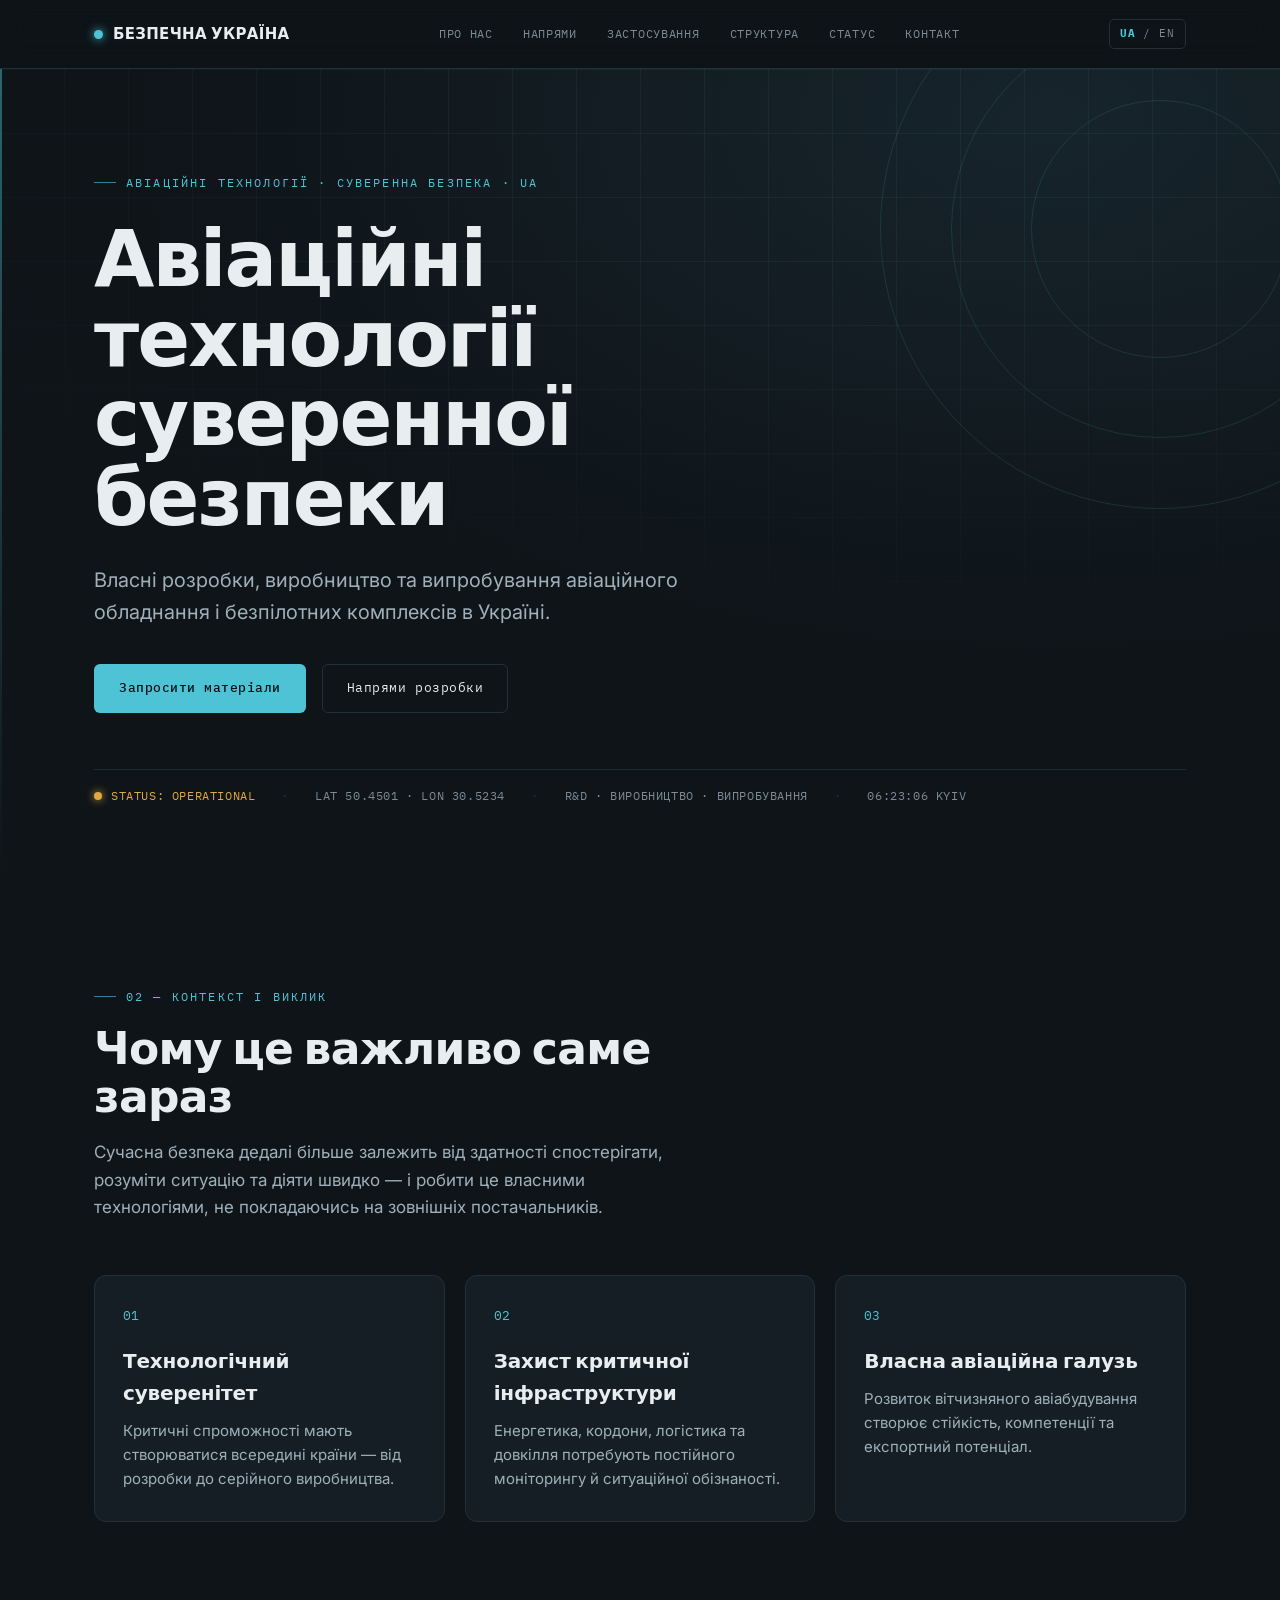
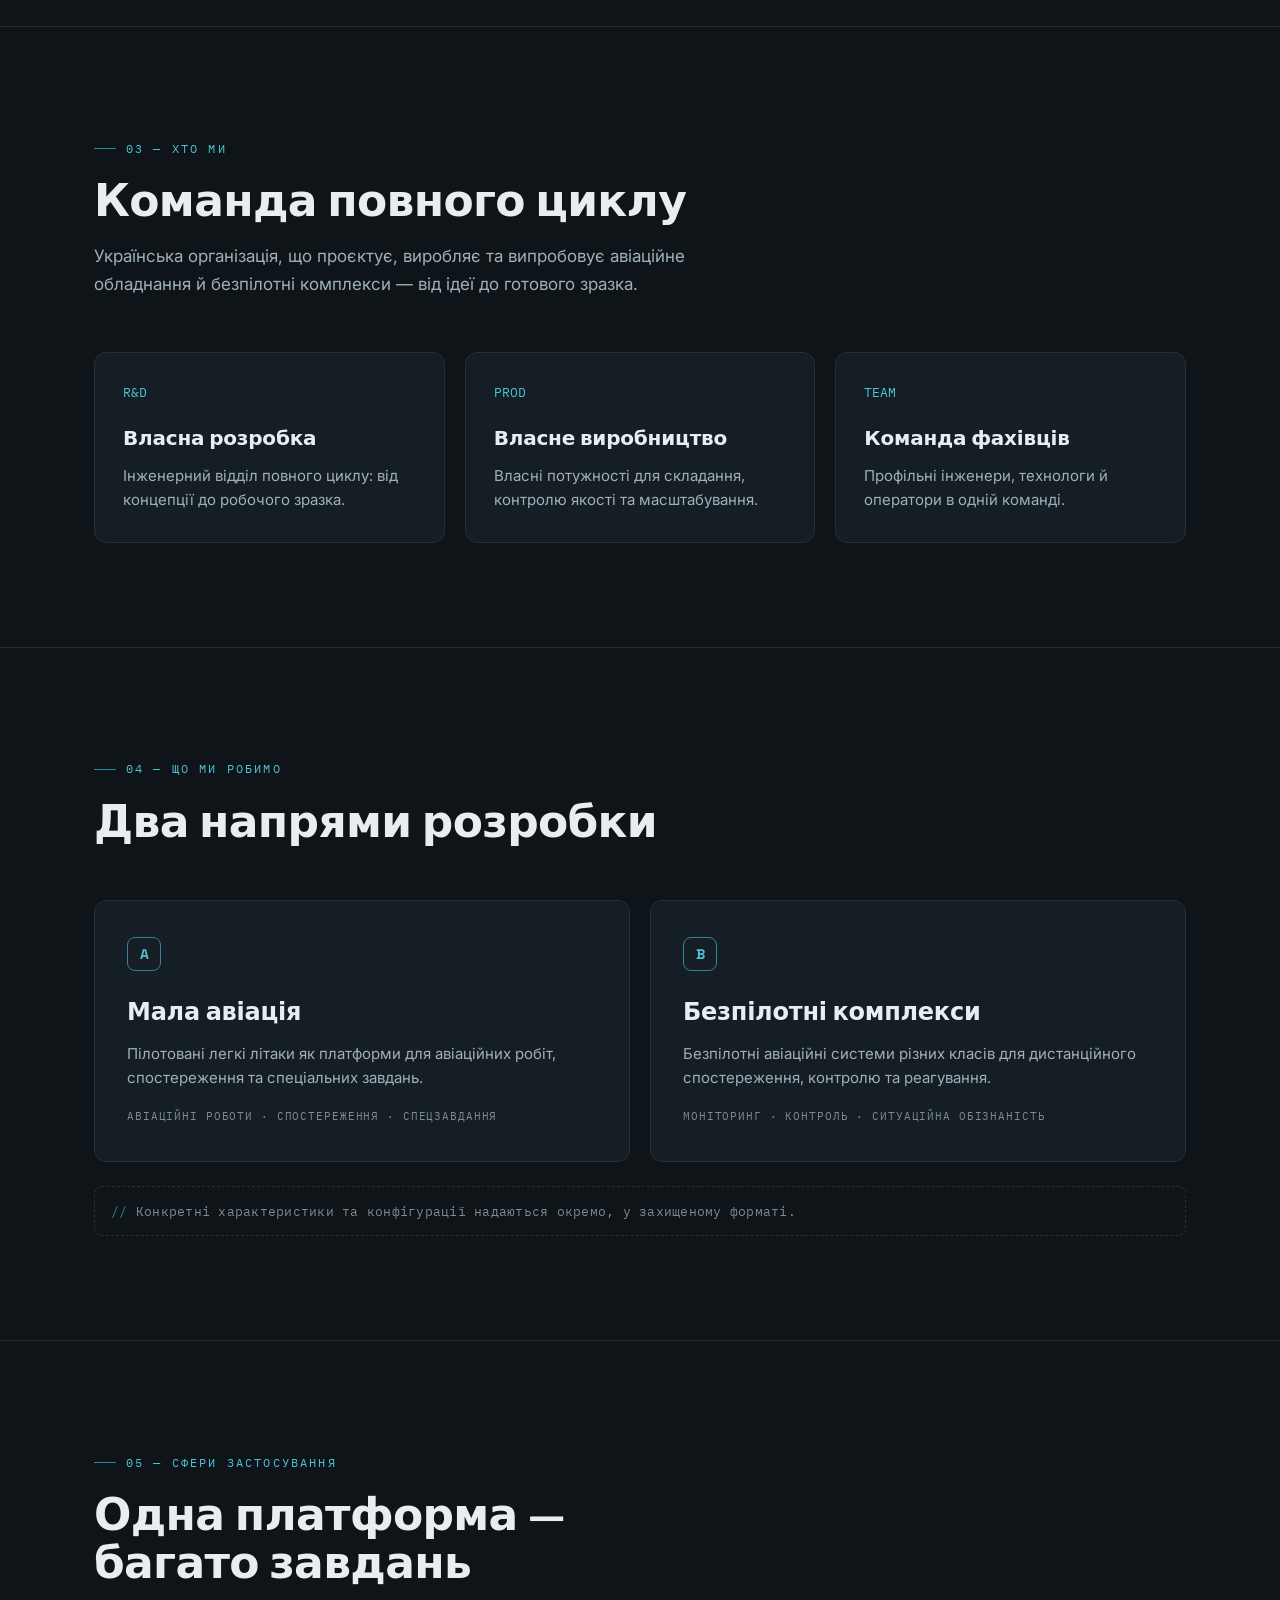
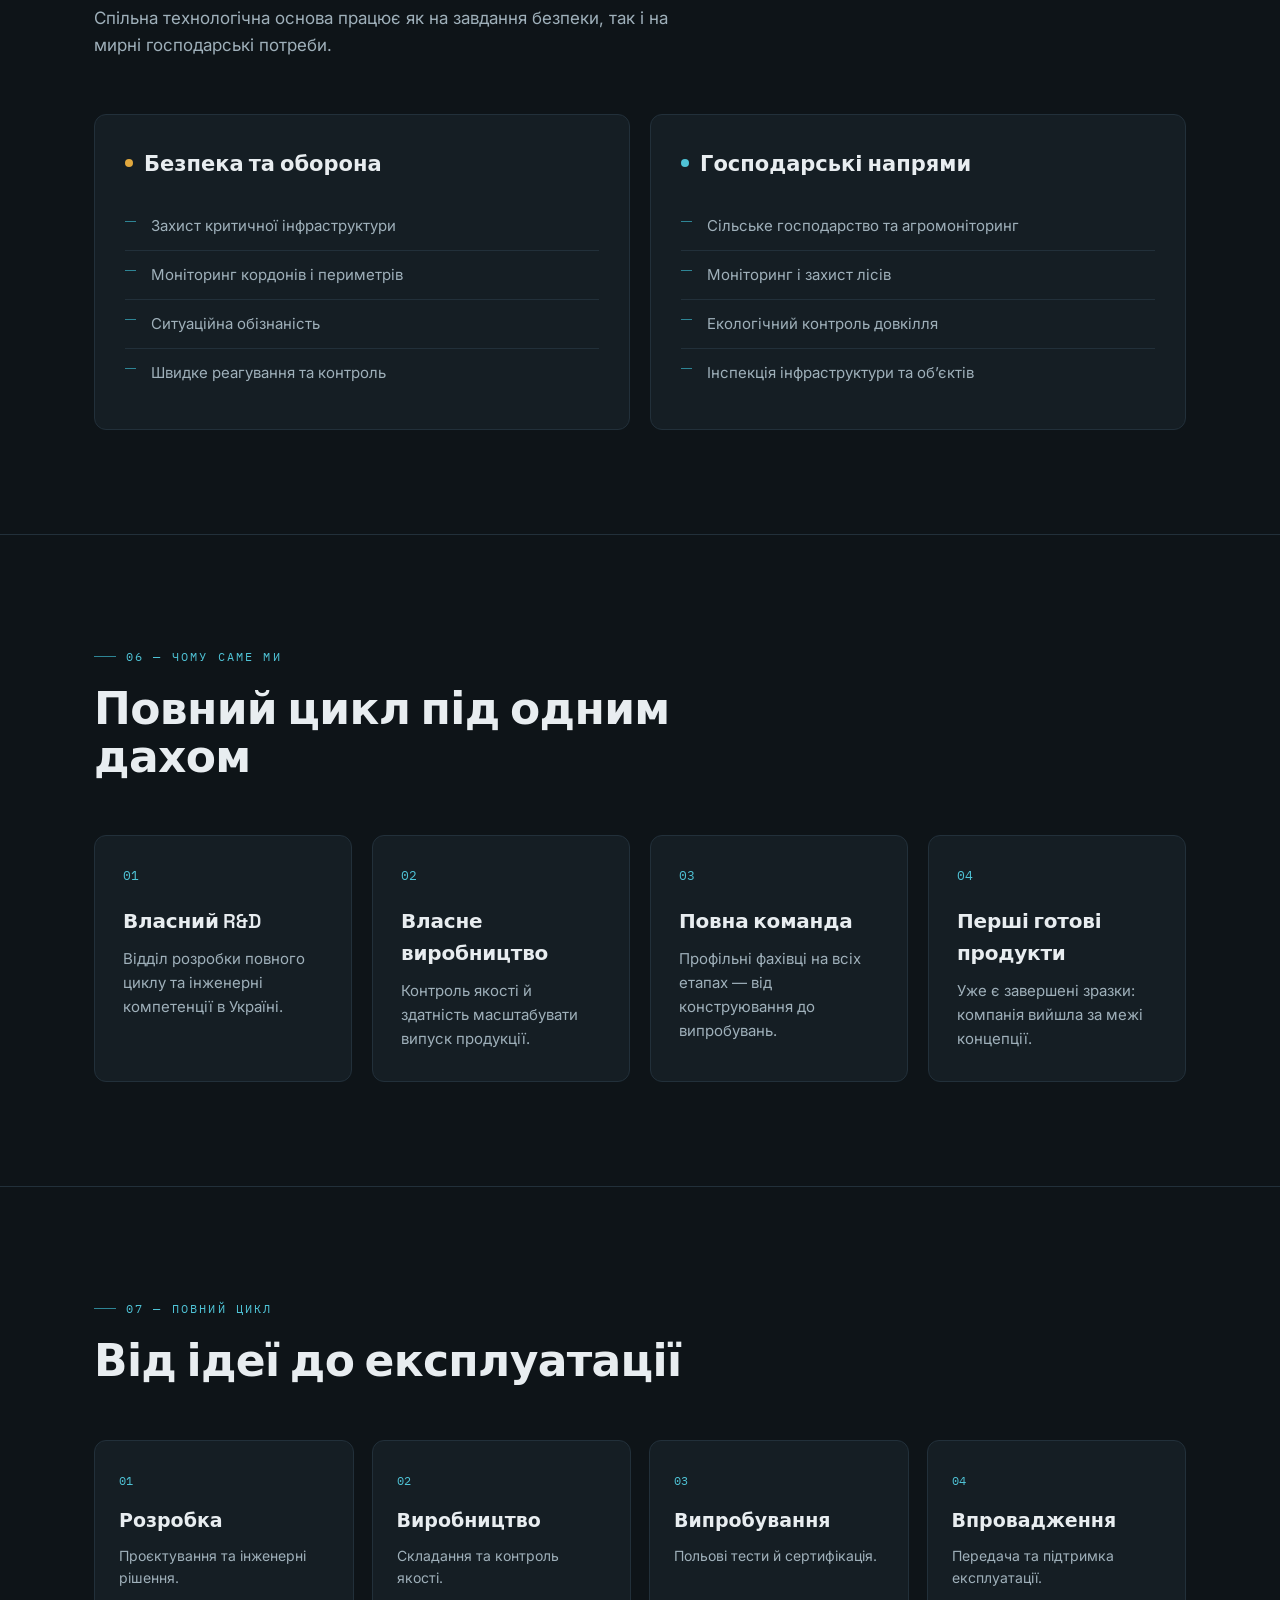
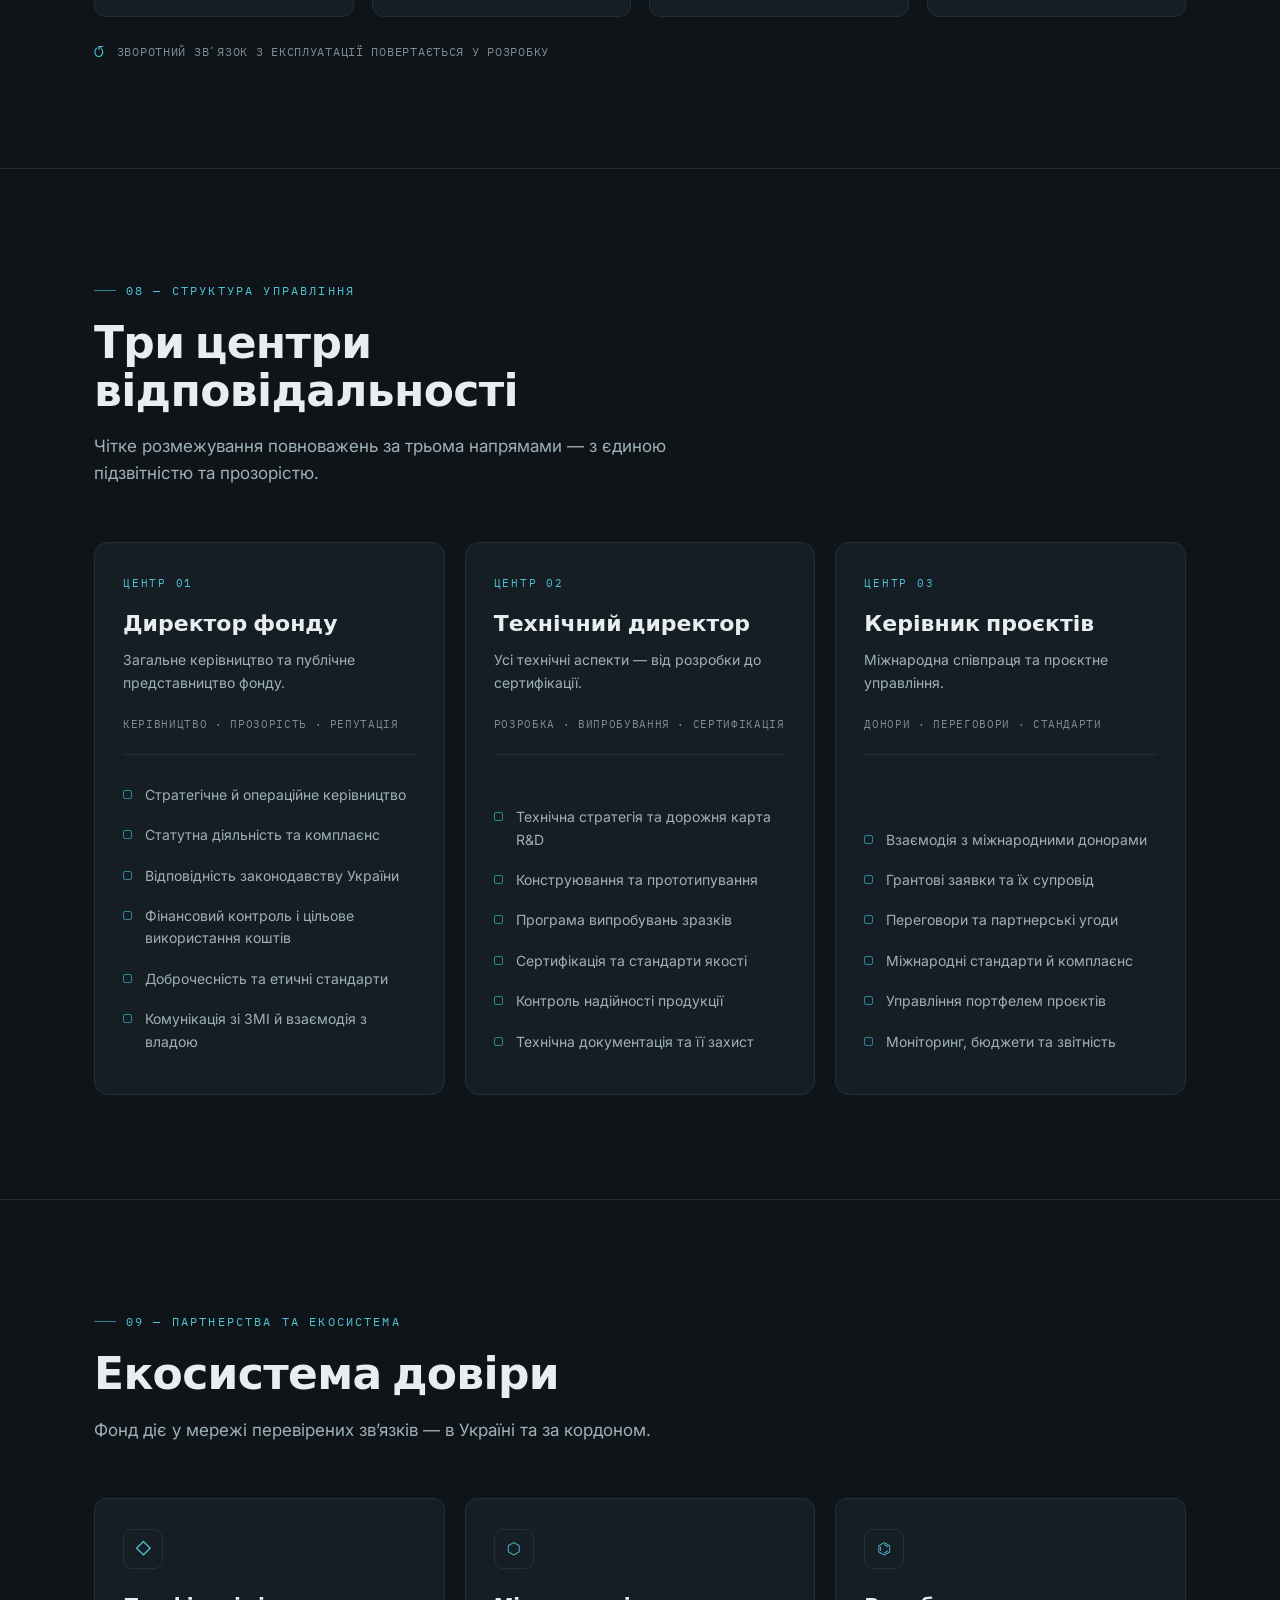
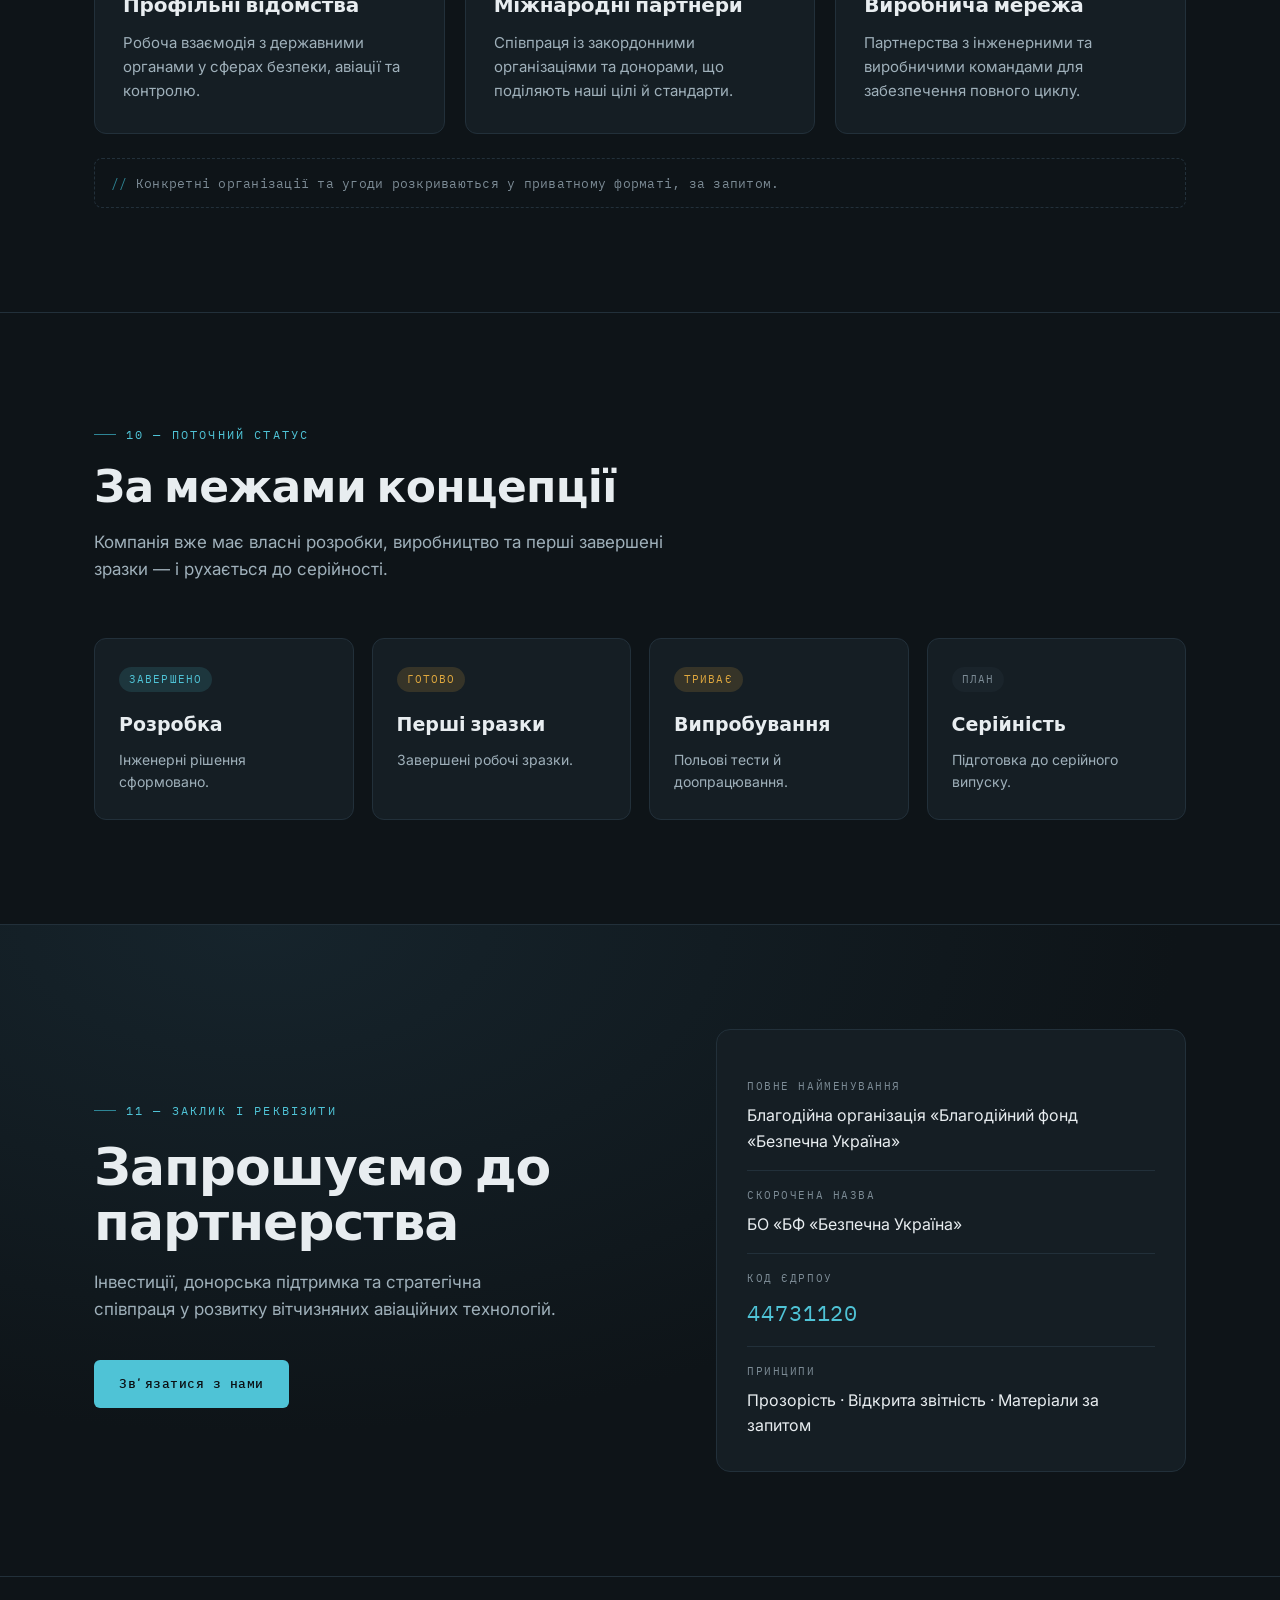
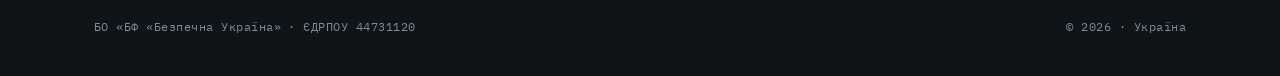
==== index.html @ 59903720 "Add files via upload" ====
<!DOCTYPE html>
<html lang="uk">
<head>
<meta charset="UTF-8">
<meta name="viewport" content="width=device-width, initial-scale=1.0">
<title>БО «БФ «Безпечна Україна» — авіаційні технології суверенної безпеки</title>
<meta name="description" content="Українська благодійна організація: власні розробки, виробництво та випробування авіаційного обладнання і безпілотних комплексів. Безпека, моніторинг, розвиток вітчизняної авіаційної галузі.">
<link rel="preconnect" href="https://fonts.googleapis.com">
<link rel="preconnect" href="https://fonts.gstatic.com" crossorigin>
<link href="https://fonts.googleapis.com/css2?family=Space+Grotesk:wght@400;500;600;700&family=Inter:wght@400;500;600&family=IBM+Plex+Mono:wght@400;500&display=swap" rel="stylesheet">
<link rel="stylesheet" href="styles.css">
</head>
<body>

<!-- ============ HEADER ============ -->
<header class="site-header">
  <div class="container nav">
    <a class="brand" href="#top"><span class="dot"></span>БЕЗПЕЧНА УКРАЇНА</a>
    <nav class="nav-links" id="navLinks" aria-label="Головна навігація">
      <a href="#context">Про нас</a>
      <a href="#what">Напрями</a>
      <a href="#applications">Застосування</a>
      <a href="#structure">Структура</a>
      <a href="#status">Статус</a>
      <a href="#contact">Контакт</a>
    </nav>
    <span class="lang" title="Англійська версія — згодом"><b>UA</b> / EN</span>
    <button class="nav-toggle" id="navToggle" aria-label="Меню" aria-expanded="false">
      <span></span><span></span><span></span>
    </button>
  </div>
</header>

<main id="top">

<!-- ============ HERO ============ -->
<section class="hero">
  <div class="hero-grid"></div>
  <div class="hero-arc"></div>
  <div class="scan"></div>
  <div class="container hero-inner">
    <span class="eyebrow">Авіаційні технології · Суверенна безпека · UA</span>
    <h1>Авіаційні технології суверенної безпеки</h1>
    <p class="lede">Власні розробки, виробництво та випробування авіаційного обладнання і безпілотних комплексів в Україні.</p>
    <div class="hero-cta">
      <a class="btn btn-primary" href="#contact">Запросити матеріали</a>
      <a class="btn btn-ghost" href="#what">Напрями розробки</a>
    </div>
    <div class="telemetry">
      <span class="live"><span class="pulse"></span>STATUS: OPERATIONAL</span>
      <span class="sep">·</span>
      <span id="coords">LAT 50.4501 · LON 30.5234</span>
      <span class="sep">·</span>
      <span>R&amp;D · ВИРОБНИЦТВО · ВИПРОБУВАННЯ</span>
      <span class="sep">·</span>
      <span id="clock">--:--:-- KYIV</span>
    </div>
  </div>
</section>

<!-- ============ CONTEXT ============ -->
<section class="section" id="context">
  <div class="container">
    <div class="section-head reveal">
      <span class="eyebrow">02 — Контекст і виклик</span>
      <h2 class="section-title">Чому це важливо саме зараз</h2>
      <p class="section-intro">Сучасна безпека дедалі більше залежить від здатності спостерігати, розуміти ситуацію та діяти швидко — і робити це власними технологіями, не покладаючись на зовнішніх постачальників.</p>
    </div>
    <div class="grid grid-3">
      <div class="card reveal"><span class="idx">01</span><h3>Технологічний суверенітет</h3><p>Критичні спроможності мають створюватися всередині країни — від розробки до серійного виробництва.</p></div>
      <div class="card reveal"><span class="idx">02</span><h3>Захист критичної інфраструктури</h3><p>Енергетика, кордони, логістика та довкілля потребують постійного моніторингу й ситуаційної обізнаності.</p></div>
      <div class="card reveal"><span class="idx">03</span><h3>Власна авіаційна галузь</h3><p>Розвиток вітчизняного авіабудування створює стійкість, компетенції та експортний потенціал.</p></div>
    </div>
  </div>
</section>

<!-- ============ WHO WE ARE ============ -->
<section class="section" id="who">
  <div class="container">
    <div class="section-head reveal">
      <span class="eyebrow">03 — Хто ми</span>
      <h2 class="section-title">Команда повного циклу</h2>
      <p class="section-intro">Українська організація, що проєктує, виробляє та випробовує авіаційне обладнання й безпілотні комплекси — від ідеї до готового зразка.</p>
    </div>
    <div class="grid grid-3">
      <div class="card reveal"><span class="idx">R&amp;D</span><h3>Власна розробка</h3><p>Інженерний відділ повного циклу: від концепції до робочого зразка.</p></div>
      <div class="card reveal"><span class="idx">PROD</span><h3>Власне виробництво</h3><p>Власні потужності для складання, контролю якості та масштабування.</p></div>
      <div class="card reveal"><span class="idx">TEAM</span><h3>Команда фахівців</h3><p>Профільні інженери, технологи й оператори в одній команді.</p></div>
    </div>
  </div>
</section>

<!-- ============ WHAT WE DO ============ -->
<section class="section" id="what">
  <div class="container">
    <div class="section-head reveal">
      <span class="eyebrow">04 — Що ми робимо</span>
      <h2 class="section-title">Два напрями розробки</h2>
    </div>
    <div class="dir">
      <div class="card reveal">
        <div class="badge">A</div>
        <h3>Мала авіація</h3>
        <p>Пілотовані легкі літаки як платформи для авіаційних робіт, спостереження та спеціальних завдань.</p>
        <div class="tagrow">Авіаційні роботи · Спостереження · Спецзавдання</div>
      </div>
      <div class="card reveal">
        <div class="badge">B</div>
        <h3>Безпілотні комплекси</h3>
        <p>Безпілотні авіаційні системи різних класів для дистанційного спостереження, контролю та реагування.</p>
        <div class="tagrow">Моніторинг · Контроль · Ситуаційна обізнаність</div>
      </div>
    </div>
    <p class="note reveal">Конкретні характеристики та конфігурації надаються окремо, у захищеному форматі.</p>
  </div>
</section>

<!-- ============ APPLICATIONS ============ -->
<section class="section" id="applications">
  <div class="container">
    <div class="section-head reveal">
      <span class="eyebrow">05 — Сфери застосування</span>
      <h2 class="section-title">Одна платформа — багато завдань</h2>
      <p class="section-intro">Спільна технологічна основа працює як на завдання безпеки, так і на мирні господарські потреби.</p>
    </div>
    <div class="apps">
      <div class="col secdef reveal">
        <h3><span class="pin"></span>Безпека та оборона</h3>
        <ul class="applist">
          <li>Захист критичної інфраструктури</li>
          <li>Моніторинг кордонів і периметрів</li>
          <li>Ситуаційна обізнаність</li>
          <li>Швидке реагування та контроль</li>
        </ul>
      </div>
      <div class="col civ reveal">
        <h3><span class="pin"></span>Господарські напрями</h3>
        <ul class="applist">
          <li>Сільське господарство та агромоніторинг</li>
          <li>Моніторинг і захист лісів</li>
          <li>Екологічний контроль довкілля</li>
          <li>Інспекція інфраструктури та обʼєктів</li>
        </ul>
      </div>
    </div>
  </div>
</section>

<!-- ============ WHY US ============ -->
<section class="section" id="why">
  <div class="container">
    <div class="section-head reveal">
      <span class="eyebrow">06 — Чому саме ми</span>
      <h2 class="section-title">Повний цикл під одним дахом</h2>
    </div>
    <div class="grid grid-4">
      <div class="card reveal"><span class="idx">01</span><h3>Власний R&amp;D</h3><p>Відділ розробки повного циклу та інженерні компетенції в Україні.</p></div>
      <div class="card reveal"><span class="idx">02</span><h3>Власне виробництво</h3><p>Контроль якості й здатність масштабувати випуск продукції.</p></div>
      <div class="card reveal"><span class="idx">03</span><h3>Повна команда</h3><p>Профільні фахівці на всіх етапах — від конструювання до випробувань.</p></div>
      <div class="card reveal"><span class="idx">04</span><h3>Перші готові продукти</h3><p>Уже є завершені зразки: компанія вийшла за межі концепції.</p></div>
    </div>
  </div>
</section>

<!-- ============ FULL CYCLE ============ -->
<section class="section" id="cycle">
  <div class="container">
    <div class="section-head reveal">
      <span class="eyebrow">07 — Повний цикл</span>
      <h2 class="section-title">Від ідеї до експлуатації</h2>
    </div>
    <div class="cycle">
      <div class="step reveal"><span class="n">01</span><h3>Розробка</h3><p>Проєктування та інженерні рішення.</p></div>
      <div class="step reveal"><span class="n">02</span><h3>Виробництво</h3><p>Складання та контроль якості.</p></div>
      <div class="step reveal"><span class="n">03</span><h3>Випробування</h3><p>Польові тести й сертифікація.</p></div>
      <div class="step reveal"><span class="n">04</span><h3>Впровадження</h3><p>Передача та підтримка експлуатації.</p></div>
    </div>
    <div class="loop-note reveal">Зворотний звʼязок з експлуатації повертається у розробку</div>
  </div>
</section>

<!-- ============ STRUCTURE — 3 CENTERS ============ -->
<section class="section" id="structure">
  <div class="container">
    <div class="section-head reveal">
      <span class="eyebrow">08 — Структура управління</span>
      <h2 class="section-title">Три центри відповідальності</h2>
      <p class="section-intro">Чітке розмежування повноважень за трьома напрямами — з єдиною підзвітністю та прозорістю.</p>
    </div>
    <div class="centers">
      <div class="center reveal">
        <span class="label">Центр 01</span>
        <h3>Директор фонду</h3>
        <p class="role">Загальне керівництво та публічне представництво фонду.</p>
        <div class="tags">Керівництво · Прозорість · Репутація</div>
        <ul class="fn">
          <li>Стратегічне й операційне керівництво</li>
          <li>Статутна діяльність та комплаєнс</li>
          <li>Відповідність законодавству України</li>
          <li>Фінансовий контроль і цільове використання коштів</li>
          <li>Доброчесність та етичні стандарти</li>
          <li>Комунікація зі ЗМІ й взаємодія з владою</li>
        </ul>
      </div>
      <div class="center reveal">
        <span class="label">Центр 02</span>
        <h3>Технічний директор</h3>
        <p class="role">Усі технічні аспекти — від розробки до сертифікації.</p>
        <div class="tags">Розробка · Випробування · Сертифікація</div>
        <ul class="fn">
          <li>Технічна стратегія та дорожня карта R&amp;D</li>
          <li>Конструювання та прототипування</li>
          <li>Програма випробувань зразків</li>
          <li>Сертифікація та стандарти якості</li>
          <li>Контроль надійності продукції</li>
          <li>Технічна документація та її захист</li>
        </ul>
      </div>
      <div class="center reveal">
        <span class="label">Центр 03</span>
        <h3>Керівник проєктів</h3>
        <p class="role">Міжнародна співпраця та проєктне управління.</p>
        <div class="tags">Донори · Переговори · Стандарти</div>
        <ul class="fn">
          <li>Взаємодія з міжнародними донорами</li>
          <li>Грантові заявки та їх супровід</li>
          <li>Переговори та партнерські угоди</li>
          <li>Міжнародні стандарти й комплаєнс</li>
          <li>Управління портфелем проєктів</li>
          <li>Моніторинг, бюджети та звітність</li>
        </ul>
      </div>
    </div>
  </div>
</section>

<!-- ============ PARTNERS ============ -->
<section class="section partners" id="partners">
  <div class="container">
    <div class="section-head reveal">
      <span class="eyebrow">09 — Партнерства та екосистема</span>
      <h2 class="section-title">Екосистема довіри</h2>
      <p class="section-intro">Фонд діє у мережі перевірених звʼязків — в Україні та за кордоном.</p>
    </div>
    <div class="grid grid-3">
      <div class="card reveal">
        <div class="ico" aria-hidden="true">◇</div>
        <h3>Профільні відомства</h3>
        <p>Робоча взаємодія з державними органами у сферах безпеки, авіації та контролю.</p>
      </div>
      <div class="card reveal">
        <div class="ico" aria-hidden="true">⬡</div>
        <h3>Міжнародні партнери</h3>
        <p>Співпраця із закордонними організаціями та донорами, що поділяють наші цілі й стандарти.</p>
      </div>
      <div class="card reveal">
        <div class="ico" aria-hidden="true">⌬</div>
        <h3>Виробнича мережа</h3>
        <p>Партнерства з інженерними та виробничими командами для забезпечення повного циклу.</p>
      </div>
    </div>
    <p class="note reveal">Конкретні організації та угоди розкриваються у приватному форматі, за запитом.</p>
  </div>
</section>

<!-- ============ STATUS / ROADMAP ============ -->
<section class="section" id="status">
  <div class="container">
    <div class="section-head reveal">
      <span class="eyebrow">10 — Поточний статус</span>
      <h2 class="section-title">За межами концепції</h2>
      <p class="section-intro">Компанія вже має власні розробки, виробництво та перші завершені зразки — і рухається до серійності.</p>
    </div>
    <div class="roadmap">
      <div class="phase done reveal"><span class="state">Завершено</span><h3>Розробка</h3><p>Інженерні рішення сформовано.</p></div>
      <div class="phase ready reveal"><span class="state">Готово</span><h3>Перші зразки</h3><p>Завершені робочі зразки.</p></div>
      <div class="phase active reveal"><span class="state">Триває</span><h3>Випробування</h3><p>Польові тести й доопрацювання.</p></div>
      <div class="phase plan reveal"><span class="state">План</span><h3>Серійність</h3><p>Підготовка до серійного випуску.</p></div>
    </div>
  </div>
</section>

<!-- ============ CTA / CONTACT ============ -->
<section class="section cta-section" id="contact">
  <div class="container">
    <div class="cta-wrap">
      <div class="reveal">
        <span class="eyebrow">11 — Заклик і реквізити</span>
        <h2>Запрошуємо до партнерства</h2>
        <p>Інвестиції, донорська підтримка та стратегічна співпраця у розвитку вітчизняних авіаційних технологій.</p>
        <div class="hero-cta">
          <a class="btn btn-primary" href="mailto:info@bezpechna-ukraina.org">Звʼязатися з нами</a>
        </div>
      </div>
      <div class="req reveal">
        <div class="field">
          <div class="k">Повне найменування</div>
          <div class="v">Благодійна організація «Благодійний фонд «Безпечна Україна»</div>
        </div>
        <div class="field">
          <div class="k">Скорочена назва</div>
          <div class="v">БО «БФ «Безпечна Україна»</div>
        </div>
        <div class="field">
          <div class="k">Код ЄДРПОУ</div>
          <div class="v big">44731120</div>
        </div>
        <div class="field">
          <div class="k">Принципи</div>
          <div class="v">Прозорість · Відкрита звітність · Матеріали за запитом</div>
        </div>
      </div>
    </div>
  </div>
</section>

</main>

<!-- ============ FOOTER ============ -->
<footer class="site-footer">
  <div class="container footer-row">
    <span class="mono">БО «БФ «Безпечна Україна» · ЄДРПОУ 44731120</span>
    <span class="mono">© <span id="year"></span> · Україна</span>
  </div>
</footer>

<script src="script.js"></script>
</body>
</html>
---- styles.css ----
/* ============================================================
   БО «БФ «Безпечна Україна» — сайт
   Напрям: 01 · Телеметрія
   ============================================================ */

:root{
  --bg:#0E1418;
  --bg-2:#0B1014;
  --panel:#151E24;
  --panel-2:#1A242B;
  --border:#22303A;
  --border-soft:rgba(79,195,214,.14);
  --cyan:#4FC3D6;
  --cyan-dim:#2E8595;
  --amber:#E0A83E;
  --text:#E8EDF0;
  --muted:#9FB0BA;
  --dim:#7C8B95;
  --max:1140px;
  --pad:24px;
  --font-display:'Space Grotesk',system-ui,sans-serif;
  --font-body:'Inter',system-ui,sans-serif;
  --font-mono:'IBM Plex Mono',ui-monospace,monospace;
}

*{margin:0;padding:0;box-sizing:border-box;}
html{scroll-behavior:smooth;}
body{
  font-family:var(--font-body);
  background:var(--bg);
  color:var(--text);
  line-height:1.6;
  -webkit-font-smoothing:antialiased;
  overflow-x:hidden;
}
a{color:inherit;text-decoration:none;}
img{max-width:100%;display:block;}
::selection{background:var(--cyan);color:var(--bg);}

.container{max-width:var(--max);margin:0 auto;padding:0 var(--pad);}

/* utility text */
.mono{font-family:var(--font-mono);}
.eyebrow{
  font-family:var(--font-mono);font-size:12px;letter-spacing:.18em;
  text-transform:uppercase;color:var(--cyan);display:inline-flex;
  align-items:center;gap:10px;margin-bottom:20px;
}
.eyebrow::before{content:"";width:22px;height:1px;background:var(--cyan-dim);}

.section{padding:104px 0;position:relative;}
.section + .section{border-top:1px solid var(--border);}
.section-head{max-width:60ch;margin-bottom:54px;}
.section-title{
  font-family:var(--font-display);font-weight:600;
  font-size:clamp(28px,4vw,44px);line-height:1.08;letter-spacing:-.015em;
}
.section-intro{color:var(--muted);font-size:17px;margin-top:18px;max-width:58ch;}

/* ===================== HEADER / NAV ===================== */
.site-header{
  position:sticky;top:0;z-index:50;
  background:rgba(14,20,24,.78);
  backdrop-filter:blur(14px);
  border-bottom:1px solid var(--border);
}
.nav{display:flex;align-items:center;justify-content:space-between;height:68px;}
.brand{display:flex;align-items:center;gap:10px;font-family:var(--font-display);
  font-weight:600;font-size:15px;letter-spacing:.02em;}
.brand .dot{width:9px;height:9px;border-radius:50%;background:var(--cyan);
  box-shadow:0 0 10px var(--cyan);}
.nav-links{display:flex;gap:30px;align-items:center;}
.nav-links a{font-family:var(--font-mono);font-size:12px;letter-spacing:.06em;
  text-transform:uppercase;color:var(--dim);transition:color .2s;}
.nav-links a:hover,.nav-links a:focus-visible{color:var(--text);}
.lang{font-family:var(--font-mono);font-size:11px;color:var(--dim);
  border:1px solid var(--border);border-radius:5px;padding:5px 10px;letter-spacing:.08em;}
.lang b{color:var(--cyan);}
.nav-toggle{display:none;background:none;border:1px solid var(--border);
  border-radius:6px;width:42px;height:38px;cursor:pointer;color:var(--text);}
.nav-toggle span{display:block;width:18px;height:1.5px;background:var(--text);
  margin:3.5px auto;transition:.25s;}

/* ===================== HERO ===================== */
.hero{
  position:relative;overflow:hidden;
  background:radial-gradient(130% 120% at 82% 6%,#17242C 0%,var(--bg) 55%);
  padding:96px 0 0;
}
.hero-grid{
  position:absolute;inset:0;z-index:0;opacity:.5;
  background-image:linear-gradient(var(--border-soft) 1px,transparent 1px),
                   linear-gradient(90deg,var(--border-soft) 1px,transparent 1px);
  background-size:64px 64px;
  -webkit-mask-image:radial-gradient(120% 90% at 70% 0%,#000 30%,transparent 80%);
          mask-image:radial-gradient(120% 90% at 70% 0%,#000 30%,transparent 80%);
}
.hero-arc{position:absolute;right:-160px;top:-120px;width:560px;height:560px;
  border:1px solid var(--border-soft);border-radius:50%;z-index:0;}
.hero-arc::after{content:"";position:absolute;inset:70px;border:1px solid var(--border-soft);
  border-radius:50%;}
.hero-arc::before{content:"";position:absolute;inset:150px;border:1px solid var(--border-soft);
  border-radius:50%;}
.scan{position:absolute;top:0;bottom:0;width:2px;z-index:1;
  background:linear-gradient(var(--cyan),transparent);opacity:.45;
  animation:scan 7s linear infinite;}
@keyframes scan{0%{left:8%;opacity:0}10%{opacity:.5}90%{opacity:.5}100%{left:78%;opacity:0}}

.hero-inner{position:relative;z-index:2;padding-bottom:40px;}
.hero h1{
  font-family:var(--font-display);font-weight:700;
  font-size:clamp(40px,6.4vw,78px);line-height:1.02;letter-spacing:-.025em;
  max-width:16ch;margin-top:8px;
}
.hero .lede{color:var(--muted);font-size:clamp(16px,1.6vw,20px);
  max-width:50ch;margin-top:26px;}
.hero-cta{display:flex;gap:16px;flex-wrap:wrap;margin-top:36px;}
.btn{font-family:var(--font-mono);font-size:13px;letter-spacing:.04em;
  padding:13px 24px;border-radius:6px;transition:.2s;cursor:pointer;border:1px solid transparent;}
.btn-primary{background:var(--cyan);color:var(--bg-2);font-weight:500;}
.btn-primary:hover{background:#6fd2e2;}
.btn-ghost{border-color:var(--border);color:var(--text);}
.btn-ghost:hover{border-color:var(--cyan);color:var(--cyan);}

.telemetry{
  position:relative;z-index:2;margin-top:56px;
  border-top:1px solid var(--border-soft);
  display:flex;align-items:center;gap:26px;flex-wrap:wrap;row-gap:8px;
  padding:16px 0 30px;
  font-family:var(--font-mono);font-size:12px;color:var(--dim);letter-spacing:.05em;
}
.telemetry .live{display:flex;align-items:center;gap:9px;color:var(--amber);}
.telemetry .live .pulse{width:8px;height:8px;border-radius:50%;background:var(--amber);
  box-shadow:0 0 8px var(--amber);animation:pulse 2.2s ease-in-out infinite;}
@keyframes pulse{0%,100%{opacity:1}50%{opacity:.35}}
.telemetry .sep{color:var(--border);}

/* ===================== GENERIC GRID + CARDS ===================== */
.grid{display:grid;gap:20px;}
.grid-2{grid-template-columns:repeat(2,1fr);}
.grid-3{grid-template-columns:repeat(3,1fr);}
.grid-4{grid-template-columns:repeat(4,1fr);}

.card{
  background:var(--panel);border:1px solid var(--border);border-radius:12px;
  padding:30px 28px;transition:border-color .25s,transform .25s;
}
.card:hover{border-color:var(--cyan-dim);transform:translateY(-3px);}
.card .idx{font-family:var(--font-mono);font-size:13px;color:var(--cyan);
  display:block;margin-bottom:18px;}
.card h3{font-family:var(--font-display);font-weight:600;font-size:20px;
  letter-spacing:-.01em;margin-bottom:10px;}
.card p{color:var(--muted);font-size:15px;}
.card .tagrow{margin-top:18px;font-family:var(--font-mono);font-size:11px;
  letter-spacing:.08em;color:var(--dim);text-transform:uppercase;}

/* ===================== WHAT WE DO ===================== */
.dir{display:grid;grid-template-columns:repeat(2,1fr);gap:20px;}
.dir .card{padding:36px 32px;}
.dir .badge{font-family:var(--font-display);font-weight:700;font-size:14px;
  width:34px;height:34px;border:1px solid var(--cyan-dim);border-radius:8px;
  display:flex;align-items:center;justify-content:center;color:var(--cyan);margin-bottom:22px;}
.dir h3{font-size:24px;}
.note{margin-top:24px;font-family:var(--font-mono);font-size:12.5px;color:var(--dim);
  border:1px dashed var(--border);border-radius:8px;padding:14px 16px;letter-spacing:.02em;}
.note::before{content:"// ";color:var(--cyan-dim);}

/* ===================== APPLICATIONS ===================== */
.apps{display:grid;grid-template-columns:repeat(2,1fr);gap:20px;}
.apps .col{background:var(--panel);border:1px solid var(--border);border-radius:12px;padding:32px 30px;}
.apps .col h3{font-family:var(--font-display);font-weight:600;font-size:21px;margin-bottom:22px;
  display:flex;align-items:center;gap:11px;}
.apps .col h3 .pin{width:8px;height:8px;border-radius:50%;}
.apps .secdef .pin{background:var(--amber);}
.apps .civ .pin{background:var(--cyan);}
.applist{list-style:none;}
.applist li{padding:12px 0 12px 26px;position:relative;color:var(--muted);
  border-bottom:1px solid var(--border);font-size:15px;}
.applist li:last-child{border-bottom:0;}
.applist li::before{content:"";position:absolute;left:0;top:19px;width:11px;height:1px;
  background:var(--cyan-dim);}

/* ===================== PROCESS / CYCLE ===================== */
.cycle{display:grid;grid-template-columns:repeat(4,1fr);gap:18px;position:relative;}
.step{background:var(--panel);border:1px solid var(--border);border-radius:12px;padding:26px 24px;}
.step .n{font-family:var(--font-mono);font-size:12px;color:var(--cyan);}
.step h3{font-family:var(--font-display);font-weight:600;font-size:19px;margin:14px 0 8px;}
.step p{color:var(--muted);font-size:14px;}
.loop-note{margin-top:22px;font-family:var(--font-mono);font-size:12px;letter-spacing:.06em;
  text-transform:uppercase;color:var(--dim);display:flex;align-items:center;gap:12px;}
.loop-note::before{content:"↺";color:var(--cyan);font-size:16px;}

/* ===================== STRUCTURE (3 centers) ===================== */
.centers{display:grid;grid-template-columns:repeat(3,1fr);gap:20px;}
.center{background:var(--panel);border:1px solid var(--border);border-radius:14px;
  padding:32px 28px;display:flex;flex-direction:column;}
.center .label{font-family:var(--font-mono);font-size:11px;letter-spacing:.16em;
  text-transform:uppercase;color:var(--cyan);margin-bottom:14px;}
.center h3{font-family:var(--font-display);font-weight:600;font-size:22px;margin-bottom:8px;}
.center .role{color:var(--muted);font-size:14px;margin-bottom:22px;}
.center .tags{font-family:var(--font-mono);font-size:11px;letter-spacing:.06em;
  color:var(--dim);text-transform:uppercase;padding-bottom:20px;margin-bottom:20px;
  border-bottom:1px solid var(--border);}
.fn{list-style:none;margin-top:auto;}
.fn li{padding:9px 0 9px 22px;position:relative;font-size:14px;color:var(--muted);}
.fn li::before{content:"";position:absolute;left:0;top:15px;width:7px;height:7px;
  border:1px solid var(--cyan-dim);border-radius:2px;}

/* ===================== PARTNERS ===================== */
.partners .card .ico{width:40px;height:40px;border-radius:9px;border:1px solid var(--border);
  display:flex;align-items:center;justify-content:center;margin-bottom:20px;color:var(--cyan);}

/* ===================== STATUS / ROADMAP ===================== */
.roadmap{display:grid;grid-template-columns:repeat(4,1fr);gap:18px;}
.phase{border:1px solid var(--border);border-radius:12px;padding:26px 24px;background:var(--panel);}
.phase .state{font-family:var(--font-mono);font-size:11px;letter-spacing:.1em;
  text-transform:uppercase;padding:4px 10px;border-radius:20px;display:inline-block;margin-bottom:18px;}
.phase.done .state{background:rgba(79,195,214,.14);color:var(--cyan);}
.phase.ready .state{background:rgba(224,168,62,.16);color:var(--amber);}
.phase.active .state{background:rgba(224,168,62,.16);color:var(--amber);}
.phase.plan .state{background:var(--panel-2);color:var(--dim);}
.phase h3{font-family:var(--font-display);font-weight:600;font-size:19px;margin-bottom:8px;}
.phase p{color:var(--muted);font-size:14px;}

/* ===================== CTA / CONTACT ===================== */
.cta-section{background:radial-gradient(120% 130% at 20% 0%,#16242C,var(--bg) 60%);}
.cta-wrap{display:grid;grid-template-columns:1.1fr .9fr;gap:48px;align-items:center;}
.cta-wrap h2{font-family:var(--font-display);font-weight:700;font-size:clamp(30px,4.5vw,52px);
  line-height:1.05;letter-spacing:-.02em;}
.cta-wrap p{color:var(--muted);font-size:17px;margin-top:20px;max-width:42ch;}
.req{background:var(--panel);border:1px solid var(--border);border-radius:14px;padding:32px 30px;}
.req .field{padding:16px 0;border-bottom:1px solid var(--border);}
.req .field:last-child{border-bottom:0;padding-bottom:0;}
.req .k{font-family:var(--font-mono);font-size:11px;letter-spacing:.14em;text-transform:uppercase;
  color:var(--dim);margin-bottom:7px;}
.req .v{font-size:16px;color:var(--text);}
.req .v.big{font-family:var(--font-mono);font-size:22px;color:var(--cyan);letter-spacing:.04em;}

/* ===================== FOOTER ===================== */
.site-footer{border-top:1px solid var(--border);padding:40px 0;color:var(--dim);font-size:13px;}
.footer-row{display:flex;justify-content:space-between;align-items:center;gap:20px;flex-wrap:wrap;}
.footer-row .mono{font-size:12px;letter-spacing:.04em;}

/* ===================== REVEAL ANIMATION ===================== */
.reveal{opacity:0;transform:translateY(18px);transition:opacity .7s ease,transform .7s ease;}
.reveal.in{opacity:1;transform:none;}

/* ===================== RESPONSIVE ===================== */
@media (max-width:900px){
  .grid-3,.grid-4,.cycle,.centers,.roadmap{grid-template-columns:repeat(2,1fr);}
  .dir,.apps{grid-template-columns:1fr;}
  .cta-wrap{grid-template-columns:1fr;gap:32px;}
}
@media (max-width:680px){
  .section{padding:72px 0;}
  .nav-links,.lang{display:none;}
  .nav-toggle{display:block;}
  .nav-links.open{display:flex;position:absolute;top:68px;left:0;right:0;
    flex-direction:column;gap:0;background:var(--bg);border-bottom:1px solid var(--border);padding:8px var(--pad) 18px;}
  .nav-links.open a{padding:14px 0;border-bottom:1px solid var(--border);font-size:13px;}
  .grid-3,.grid-4,.cycle,.centers,.roadmap{grid-template-columns:1fr;}
}

@media (prefers-reduced-motion:reduce){
  *{animation:none!important;scroll-behavior:auto;}
  .reveal{opacity:1;transform:none;transition:none;}
}

:focus-visible{outline:2px solid var(--cyan);outline-offset:3px;border-radius:2px;}
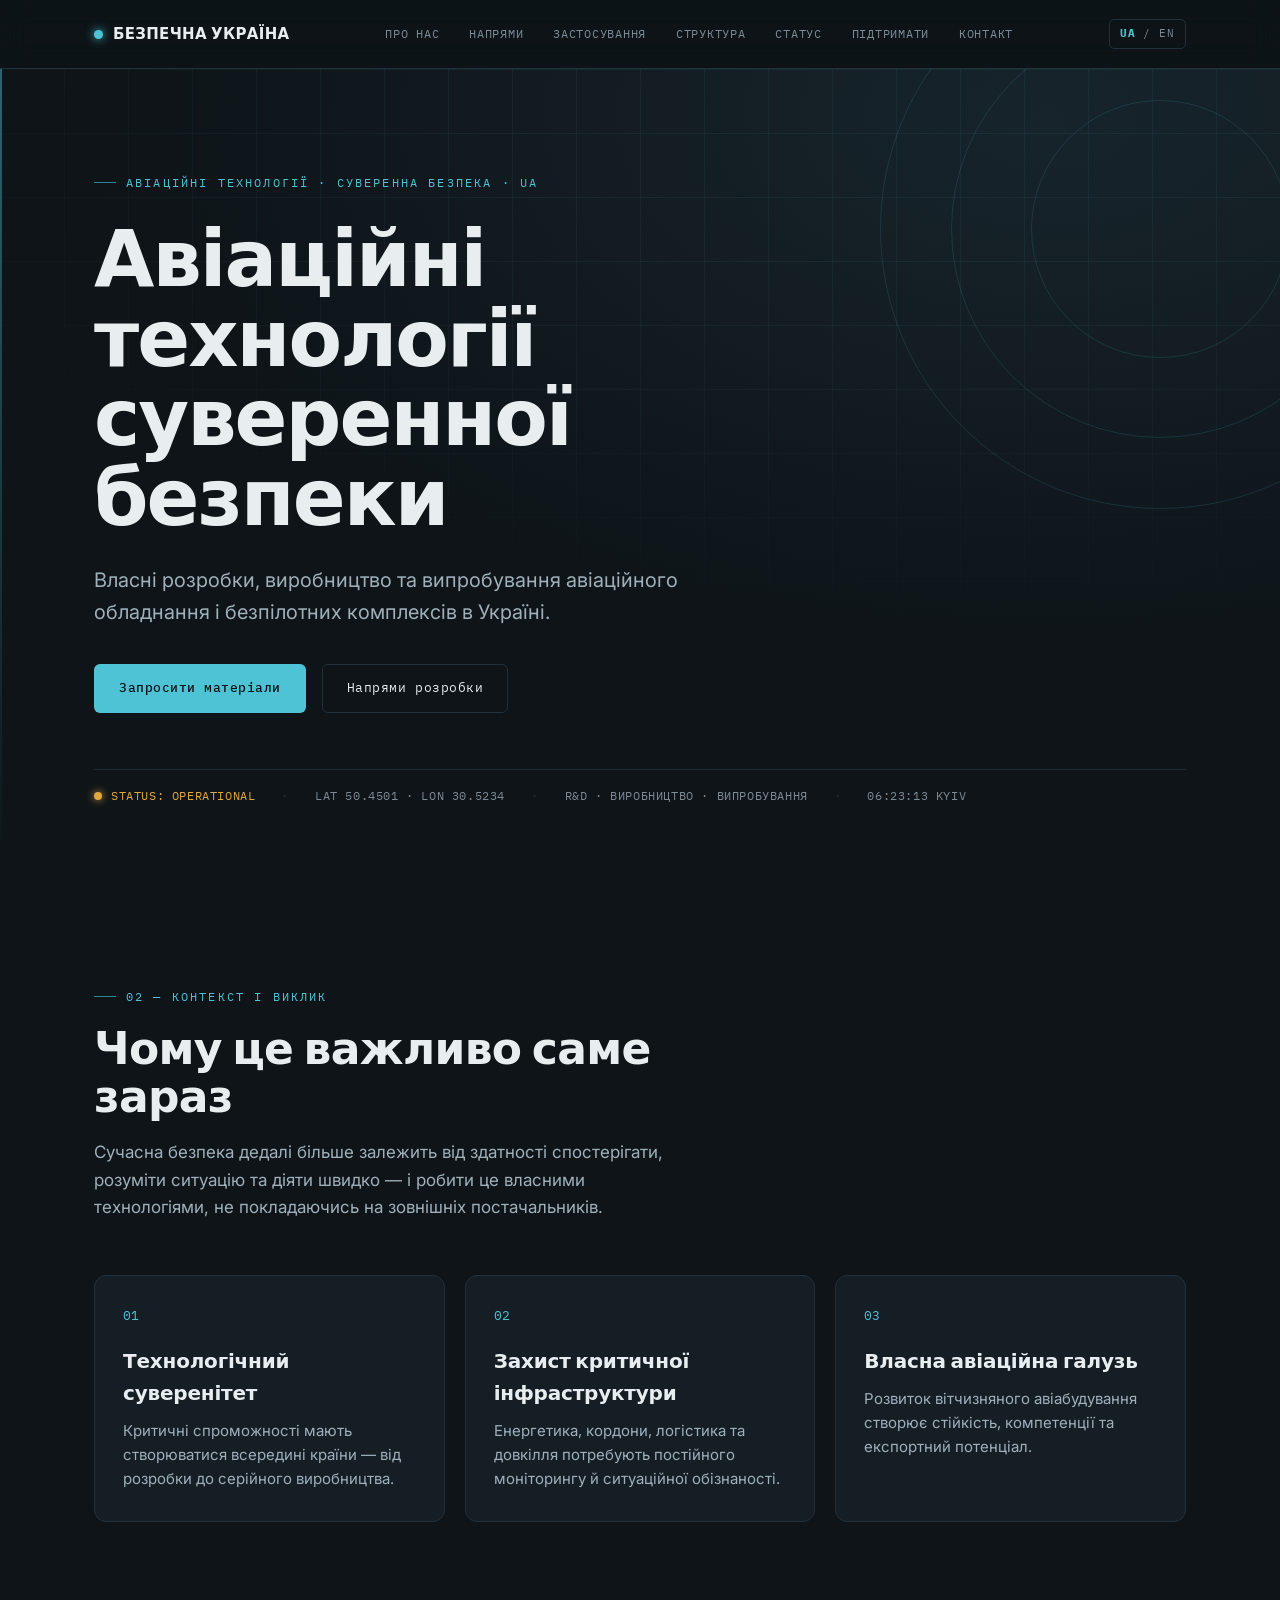
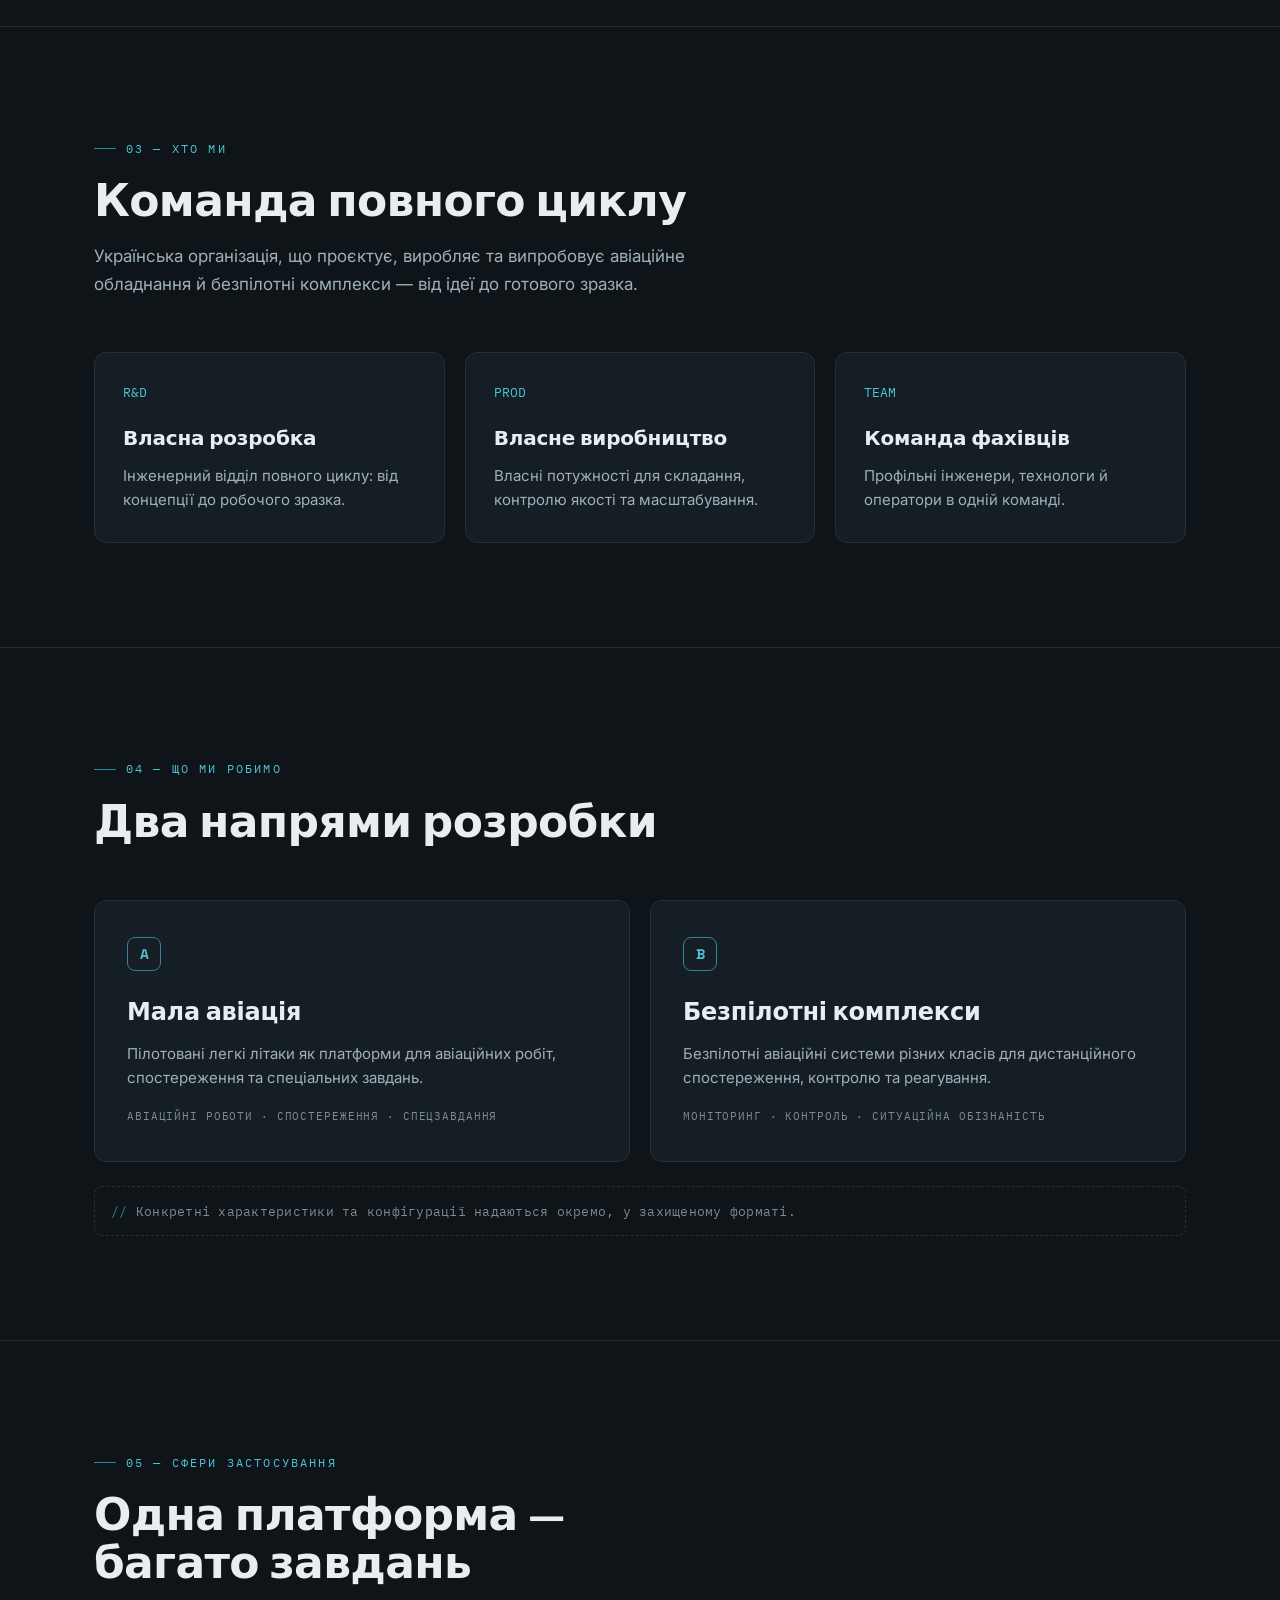
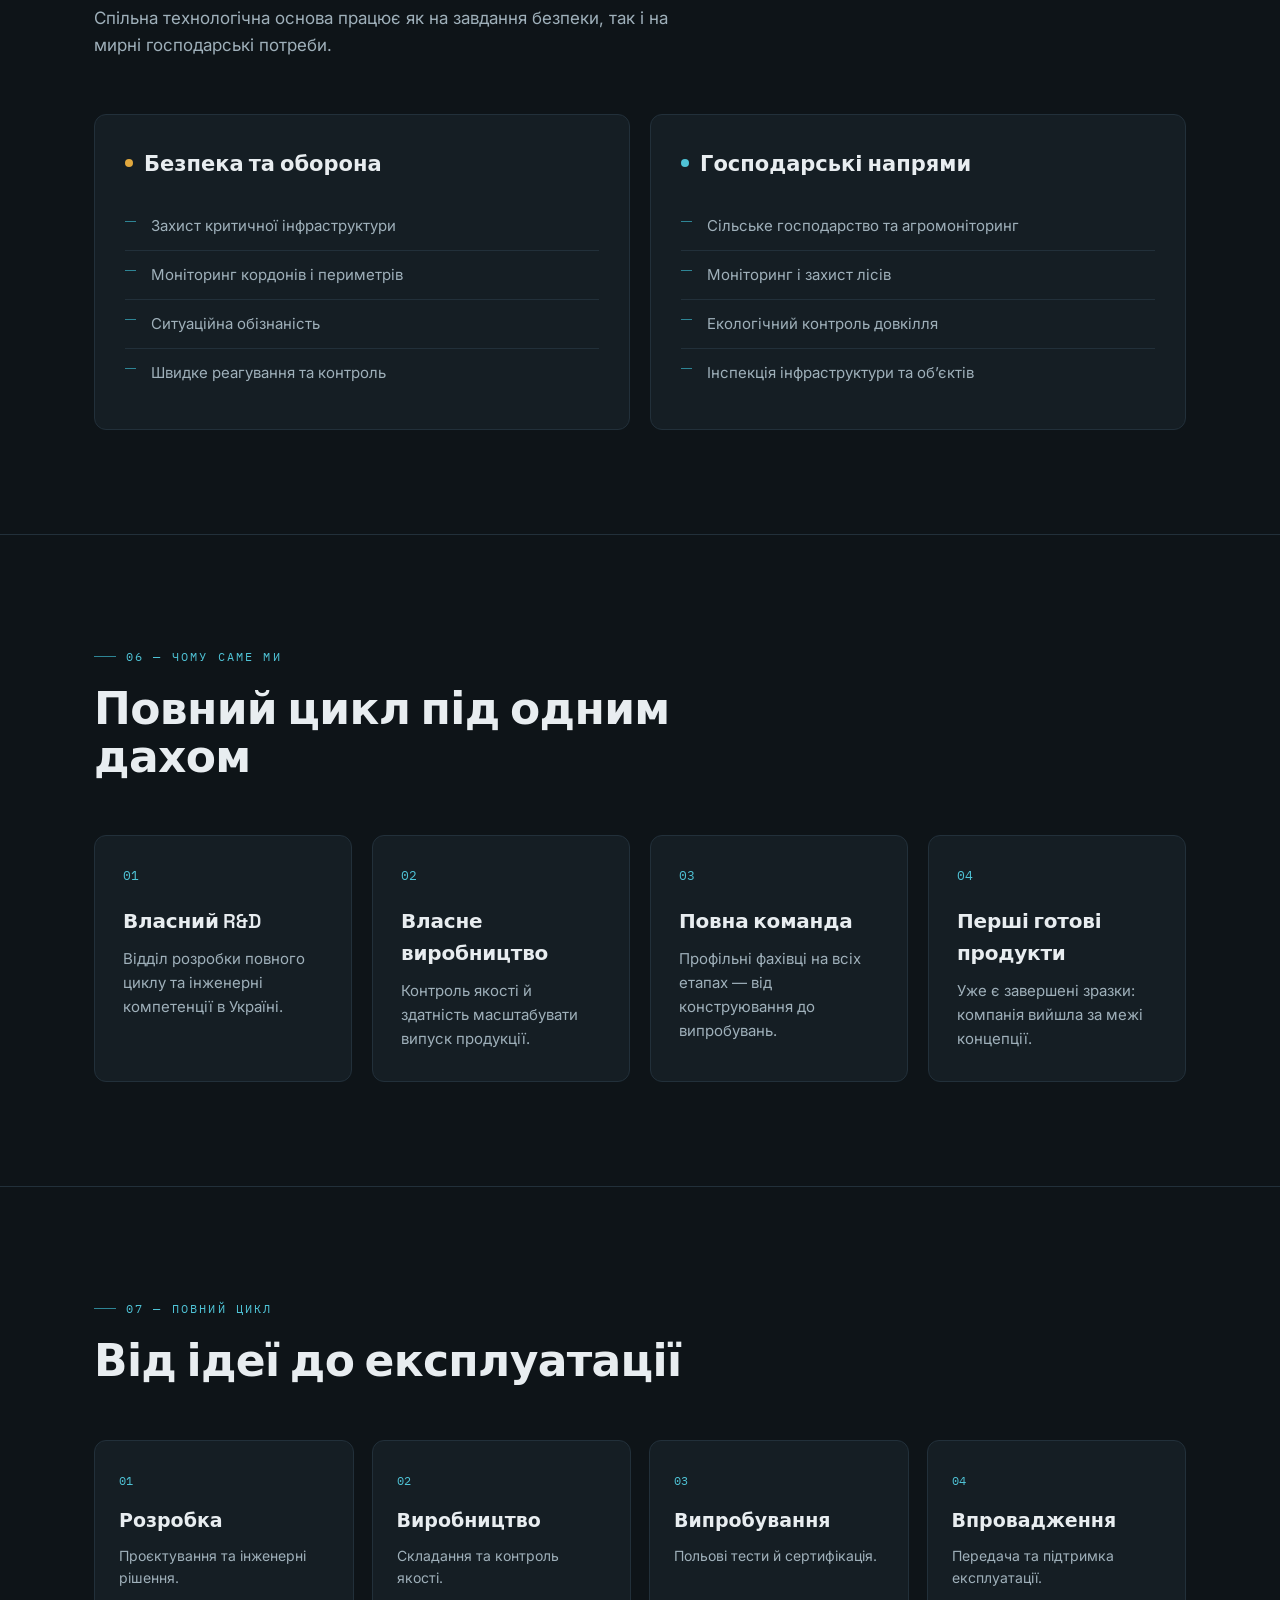
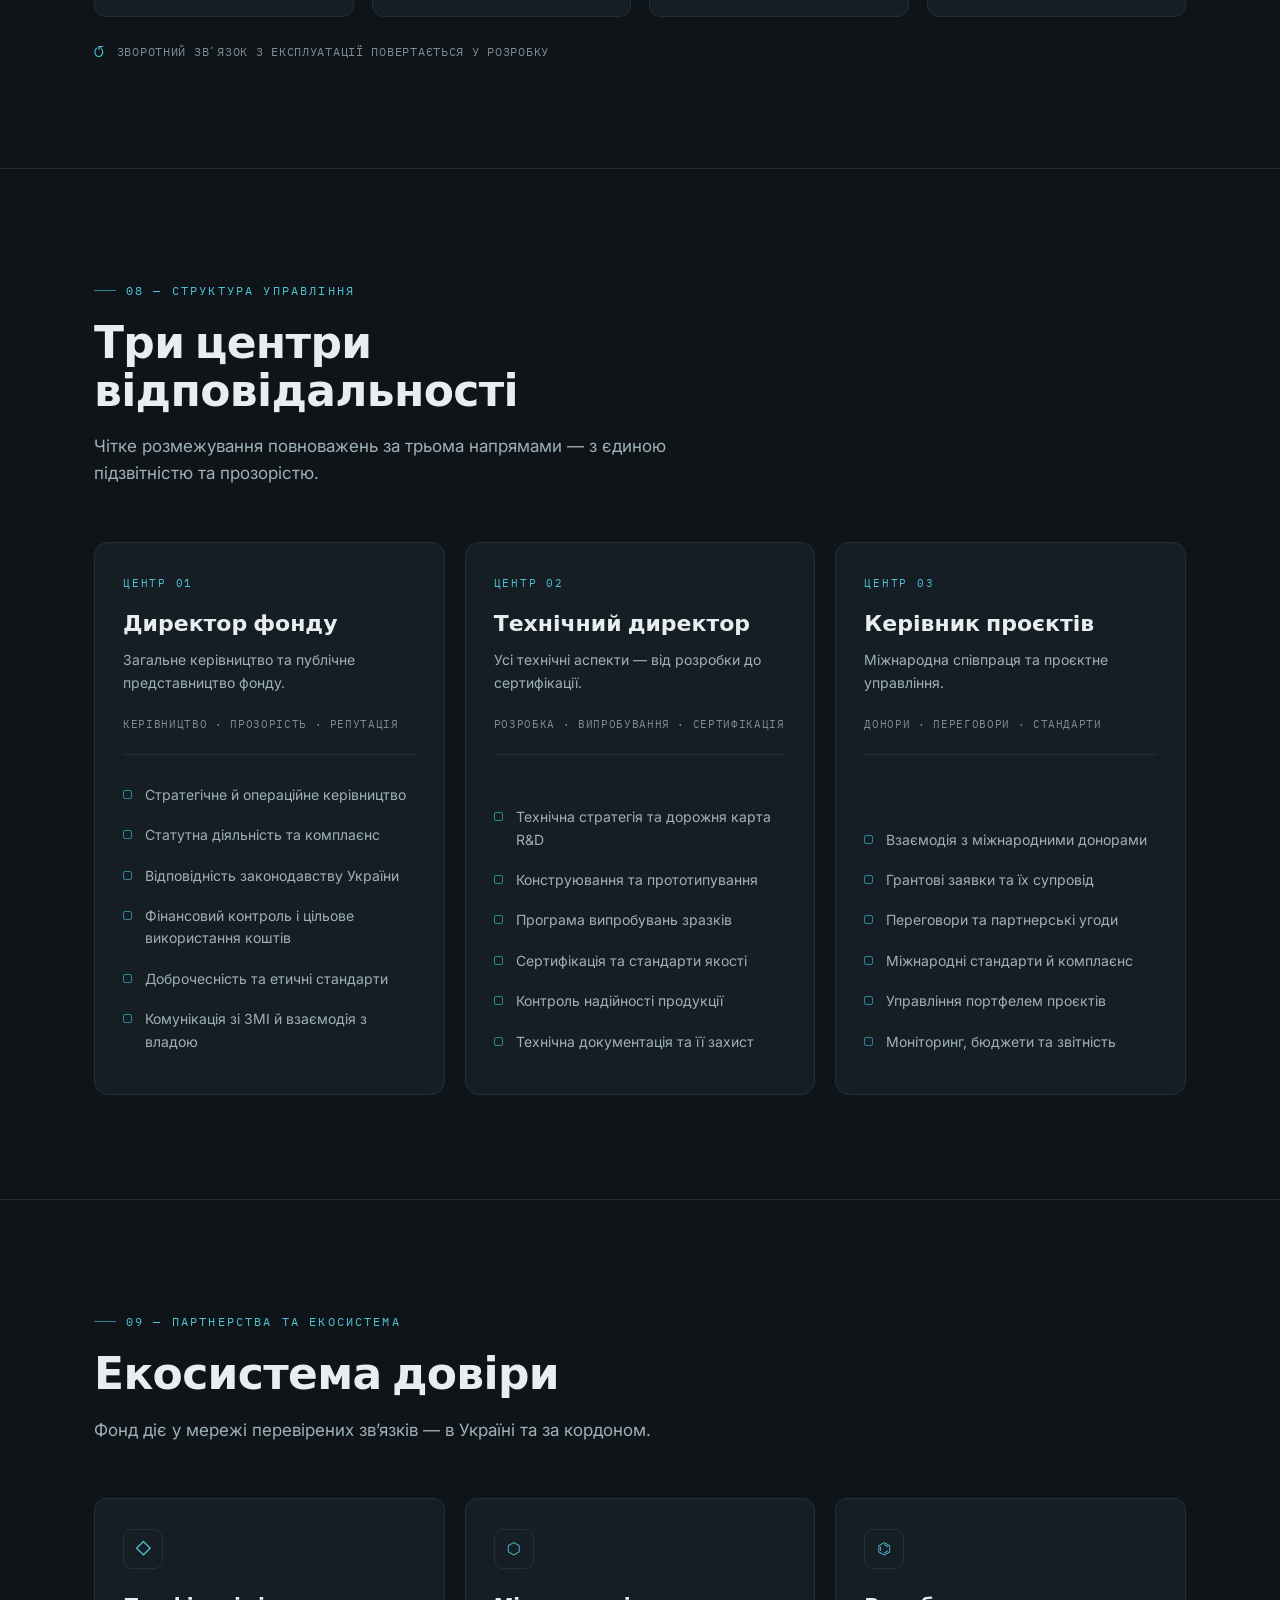
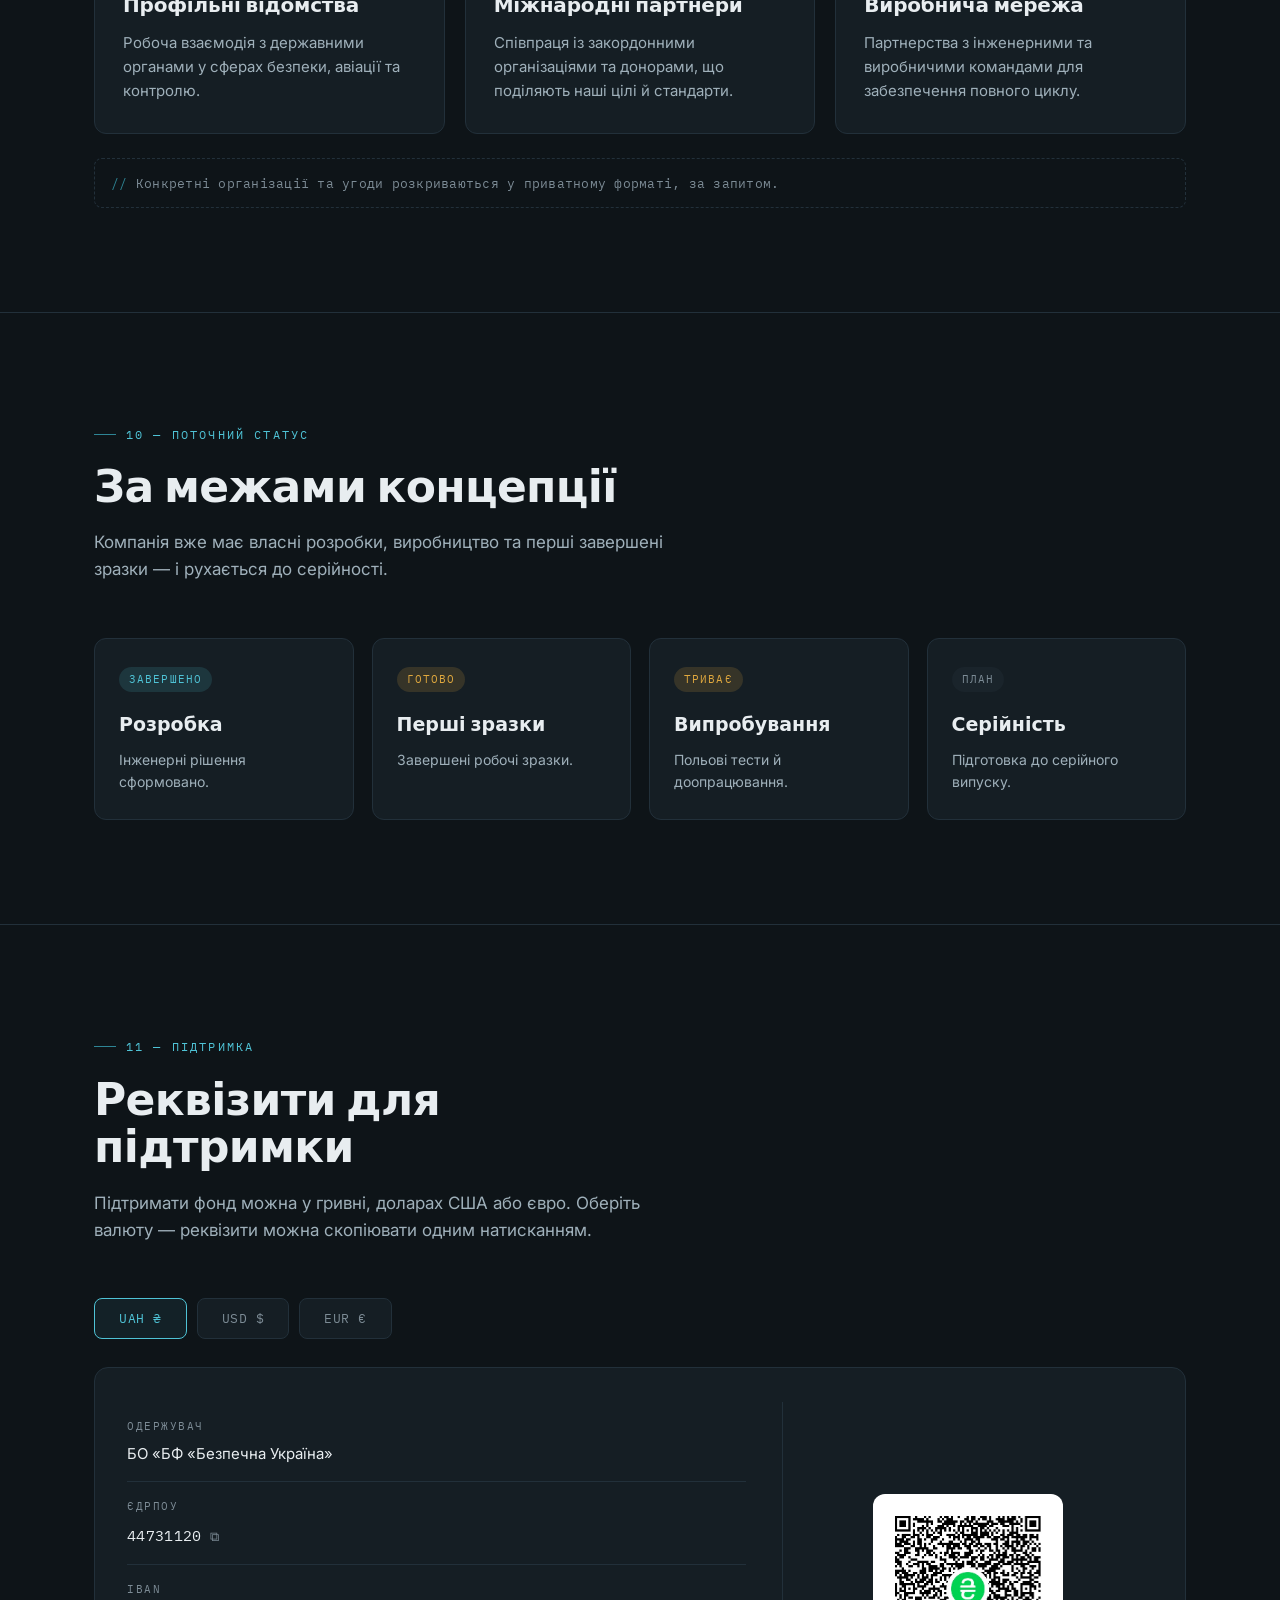
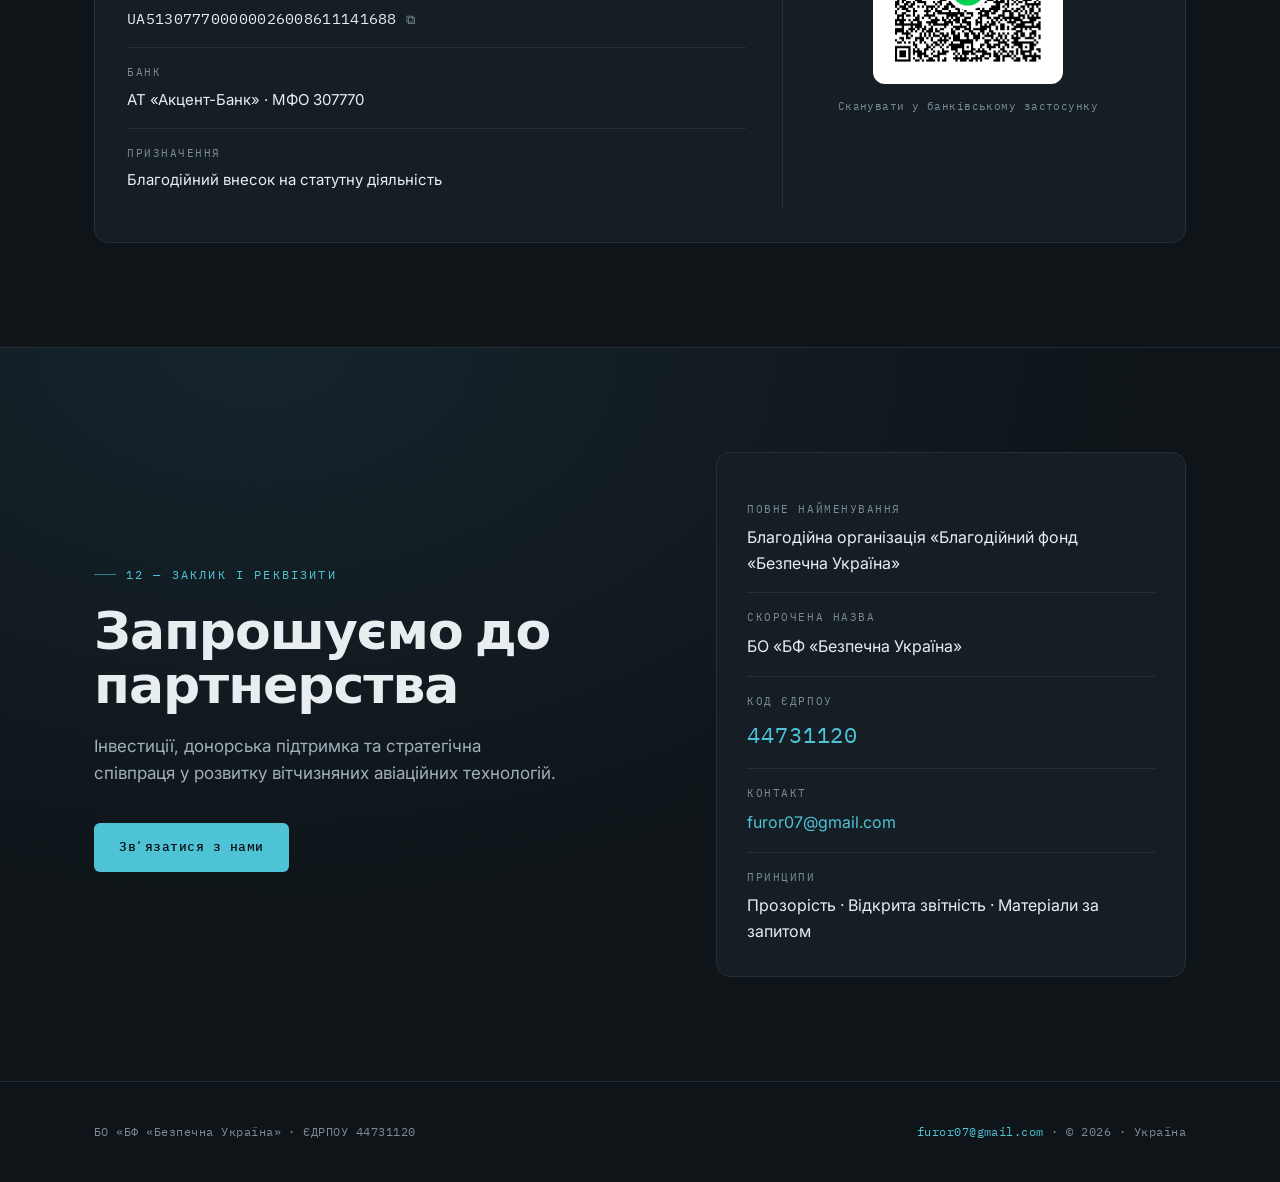
==== commit 808e0585: "Add files via upload" ====
--- a/index.html
+++ b/index.html
@@ -22,6 +22,7 @@
       <a href="#applications">Застосування</a>
       <a href="#structure">Структура</a>
       <a href="#status">Статус</a>
+      <a href="#support">Підтримати</a>
       <a href="#contact">Контакт</a>
     </nav>
     <span class="lang" title="Англійська версія — згодом"><b>UA</b> / EN</span>
@@ -280,16 +281,78 @@
   </div>
 </section>
 
+<!-- ============ SUPPORT / PAYMENT REQUISITES ============ -->
+<section class="section" id="support">
+  <div class="container">
+    <div class="section-head reveal">
+      <span class="eyebrow">11 — Підтримка</span>
+      <h2 class="section-title">Реквізити для підтримки</h2>
+      <p class="section-intro">Підтримати фонд можна у гривні, доларах США або євро. Оберіть валюту — реквізити можна скопіювати одним натисканням.</p>
+    </div>
+
+    <div class="pay reveal">
+      <div class="tabs" role="tablist" aria-label="Валюта переказу">
+        <button class="tab active" role="tab" aria-selected="true" aria-controls="pay-uah" data-pay="uah">UAH ₴</button>
+        <button class="tab" role="tab" aria-selected="false" aria-controls="pay-usd" data-pay="usd">USD $</button>
+        <button class="tab" role="tab" aria-selected="false" aria-controls="pay-eur" data-pay="eur">EUR €</button>
+      </div>
+
+      <!-- UAH -->
+      <div class="pay-panel active" id="pay-uah" role="tabpanel">
+        <div class="pay-grid">
+          <div class="pay-fields">
+            <div class="field"><div class="k">Одержувач</div><div class="v">БО «БФ «Безпечна Україна»</div></div>
+            <div class="field"><div class="k">ЄДРПОУ</div><div class="v copyable" tabindex="0">44731120</div></div>
+            <div class="field"><div class="k">IBAN</div><div class="v copyable" tabindex="0">UA513077700000026008611141688</div></div>
+            <div class="field"><div class="k">Банк</div><div class="v">АТ «Акцент-Банк» · МФО 307770</div></div>
+            <div class="field"><div class="k">Призначення</div><div class="v">Благодійний внесок на статутну діяльність</div></div>
+          </div>
+          <div class="pay-qr">
+            <img src="assets/qr-uah.jpg" alt="QR-код для оплати у гривні через банківський застосунок">
+            <span class="qr-cap">Сканувати у банківському застосунку</span>
+          </div>
+        </div>
+      </div>
+
+      <!-- USD -->
+      <div class="pay-panel" id="pay-usd" role="tabpanel" hidden>
+        <div class="pay-card">
+          <div class="field"><div class="k">Beneficiary</div><div class="v copyable" tabindex="0">CHARITABLE ORGANIZATION «CHARITABLE FOUNDATION «BEZPECHNA UKRAINA»</div></div>
+          <div class="field"><div class="k">Account (IBAN)</div><div class="v copyable" tabindex="0">UA693077700000026007611141689</div></div>
+          <div class="field"><div class="k">Bank of beneficiary</div><div class="v">JSC «ACCENT-BANK», Ukraine · SWIFT <b>UKCBUAUK</b></div></div>
+          <div class="field"><div class="k">Correspondent account</div><div class="v copyable" tabindex="0">UA273282090000016001010041124</div></div>
+          <div class="field"><div class="k">Correspondent bank</div><div class="v">PCJSB «PIVDENNYI», Ukraine · SWIFT <b>PIVDUA22</b></div></div>
+          <div class="field"><div class="k">Intermediary account</div><div class="v copyable" tabindex="0">8900319313</div></div>
+          <div class="field"><div class="k">Intermediary bank</div><div class="v">THE BANK OF NEW YORK MELLON, New York, USA · SWIFT <b>IRVTUS3N</b></div></div>
+        </div>
+      </div>
+
+      <!-- EUR -->
+      <div class="pay-panel" id="pay-eur" role="tabpanel" hidden>
+        <div class="pay-card">
+          <div class="field"><div class="k">Beneficiary</div><div class="v copyable" tabindex="0">CHARITABLE ORGANIZATION «CHARITABLE FOUNDATION «BEZPECHNA UKRAINA»</div></div>
+          <div class="field"><div class="k">Account (IBAN)</div><div class="v copyable" tabindex="0">UA423077700000026007611141690</div></div>
+          <div class="field"><div class="k">Bank of beneficiary</div><div class="v">JSC «ACCENT-BANK», Ukraine · SWIFT <b>UKCBUAUK</b></div></div>
+          <div class="field"><div class="k">Correspondent account</div><div class="v copyable" tabindex="0">UA273282090000016001010041124</div></div>
+          <div class="field"><div class="k">Correspondent bank</div><div class="v">PCJSB «PIVDENNYI», Ukraine · SWIFT <b>PIVDUA22</b></div></div>
+          <div class="field"><div class="k">Intermediary account</div><div class="v copyable" tabindex="0">400886522200</div></div>
+          <div class="field"><div class="k">Intermediary bank</div><div class="v">Commerzbank AG, Frankfurt am Main, Germany · SWIFT <b>COBADEFF</b></div></div>
+        </div>
+      </div>
+    </div>
+  </div>
+</section>
+
 <!-- ============ CTA / CONTACT ============ -->
 <section class="section cta-section" id="contact">
   <div class="container">
     <div class="cta-wrap">
       <div class="reveal">
-        <span class="eyebrow">11 — Заклик і реквізити</span>
+        <span class="eyebrow">12 — Заклик і реквізити</span>
         <h2>Запрошуємо до партнерства</h2>
         <p>Інвестиції, донорська підтримка та стратегічна співпраця у розвитку вітчизняних авіаційних технологій.</p>
         <div class="hero-cta">
-          <a class="btn btn-primary" href="mailto:info@bezpechna-ukraina.org">Звʼязатися з нами</a>
+          <a class="btn btn-primary" href="mailto:furor07@gmail.com">Звʼязатися з нами</a>
         </div>
       </div>
       <div class="req reveal">
@@ -304,6 +367,10 @@
         <div class="field">
           <div class="k">Код ЄДРПОУ</div>
           <div class="v big">44731120</div>
+        </div>
+        <div class="field">
+          <div class="k">Контакт</div>
+          <div class="v"><a href="mailto:furor07@gmail.com" style="color:var(--cyan)">furor07@gmail.com</a></div>
         </div>
         <div class="field">
           <div class="k">Принципи</div>
@@ -320,7 +387,7 @@
 <footer class="site-footer">
   <div class="container footer-row">
     <span class="mono">БО «БФ «Безпечна Україна» · ЄДРПОУ 44731120</span>
-    <span class="mono">© <span id="year"></span> · Україна</span>
+    <span class="mono"><a href="mailto:furor07@gmail.com">furor07@gmail.com</a> · © <span id="year"></span> · Україна</span>
   </div>
 </footer>
 
--- a/styles.css
+++ b/styles.css
@@ -236,7 +236,36 @@
 .req .v{font-size:16px;color:var(--text);}
 .req .v.big{font-family:var(--font-mono);font-size:22px;color:var(--cyan);letter-spacing:.04em;}
 
-/* ===================== FOOTER ===================== */
+/* ===================== PAYMENT / SUPPORT ===================== */
+.tabs{display:flex;gap:10px;margin-bottom:28px;flex-wrap:wrap;}
+.tab{font-family:var(--font-mono);font-size:13px;letter-spacing:.04em;
+  padding:11px 24px;border:1px solid var(--border);border-radius:8px;
+  background:var(--panel);color:var(--dim);cursor:pointer;transition:.2s;}
+.tab:hover{color:var(--text);border-color:var(--cyan-dim);}
+.tab.active{color:var(--cyan);border-color:var(--cyan);background:rgba(79,195,214,.08);}
+.pay-panel[hidden]{display:none;}
+.pay-grid{display:grid;grid-template-columns:1.5fr .9fr;gap:36px;
+  background:var(--panel);border:1px solid var(--border);border-radius:14px;padding:34px 32px;}
+.pay-card{background:var(--panel);border:1px solid var(--border);border-radius:14px;padding:14px 32px;}
+.pay .field{padding:16px 0;border-bottom:1px solid var(--border);}
+.pay .field:last-child{border-bottom:0;}
+.pay .k{font-family:var(--font-mono);font-size:11px;letter-spacing:.14em;text-transform:uppercase;
+  color:var(--dim);margin-bottom:7px;}
+.pay .v{font-size:15px;color:var(--text);word-break:break-word;line-height:1.5;}
+.pay .v b{color:var(--amber);font-weight:500;font-family:var(--font-mono);font-size:14px;}
+.pay .copyable{font-family:var(--font-mono);letter-spacing:.02em;cursor:pointer;position:relative;
+  display:inline-block;transition:color .2s;}
+.pay .copyable:hover,.pay .copyable:focus-visible{color:var(--cyan);}
+.pay .copyable::after{content:"⧉";margin-left:9px;color:var(--dim);font-size:13px;}
+.pay .copyable.copied::after{content:"✓ скопійовано";font-family:var(--font-mono);
+  font-size:11px;color:var(--cyan);letter-spacing:.04em;}
+.pay-qr{display:flex;flex-direction:column;align-items:center;justify-content:center;gap:14px;
+  border-left:1px solid var(--border);}
+.pay-qr img{width:190px;height:190px;background:#fff;border-radius:12px;padding:10px;}
+.qr-cap{font-family:var(--font-mono);font-size:11px;letter-spacing:.04em;color:var(--dim);text-align:center;}
+.site-footer a{color:var(--cyan);}
+
+
 .site-footer{border-top:1px solid var(--border);padding:40px 0;color:var(--dim);font-size:13px;}
 .footer-row{display:flex;justify-content:space-between;align-items:center;gap:20px;flex-wrap:wrap;}
 .footer-row .mono{font-size:12px;letter-spacing:.04em;}
@@ -250,6 +279,8 @@
   .grid-3,.grid-4,.cycle,.centers,.roadmap{grid-template-columns:repeat(2,1fr);}
   .dir,.apps{grid-template-columns:1fr;}
   .cta-wrap{grid-template-columns:1fr;gap:32px;}
+  .pay-grid{grid-template-columns:1fr;gap:24px;}
+  .pay-qr{border-left:0;border-top:1px solid var(--border);padding-top:26px;}
 }
 @media (max-width:680px){
   .section{padding:72px 0;}
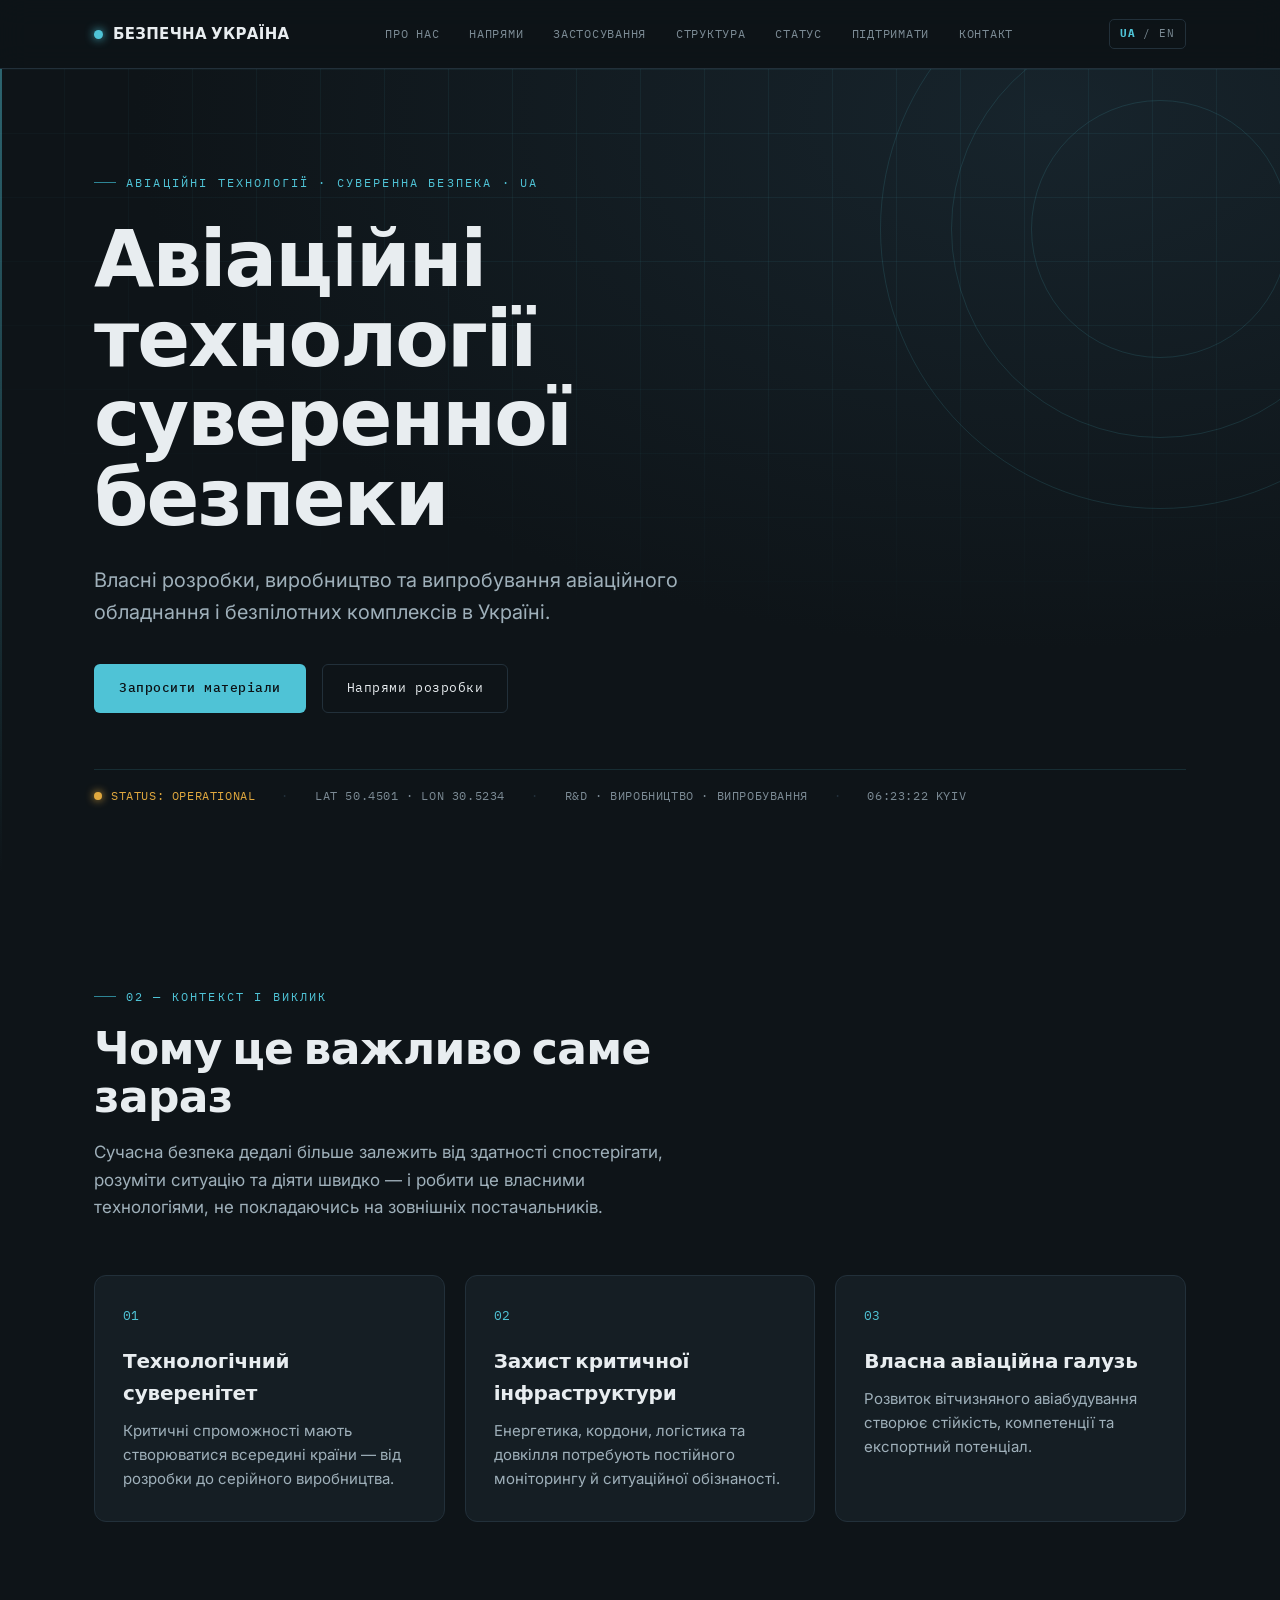
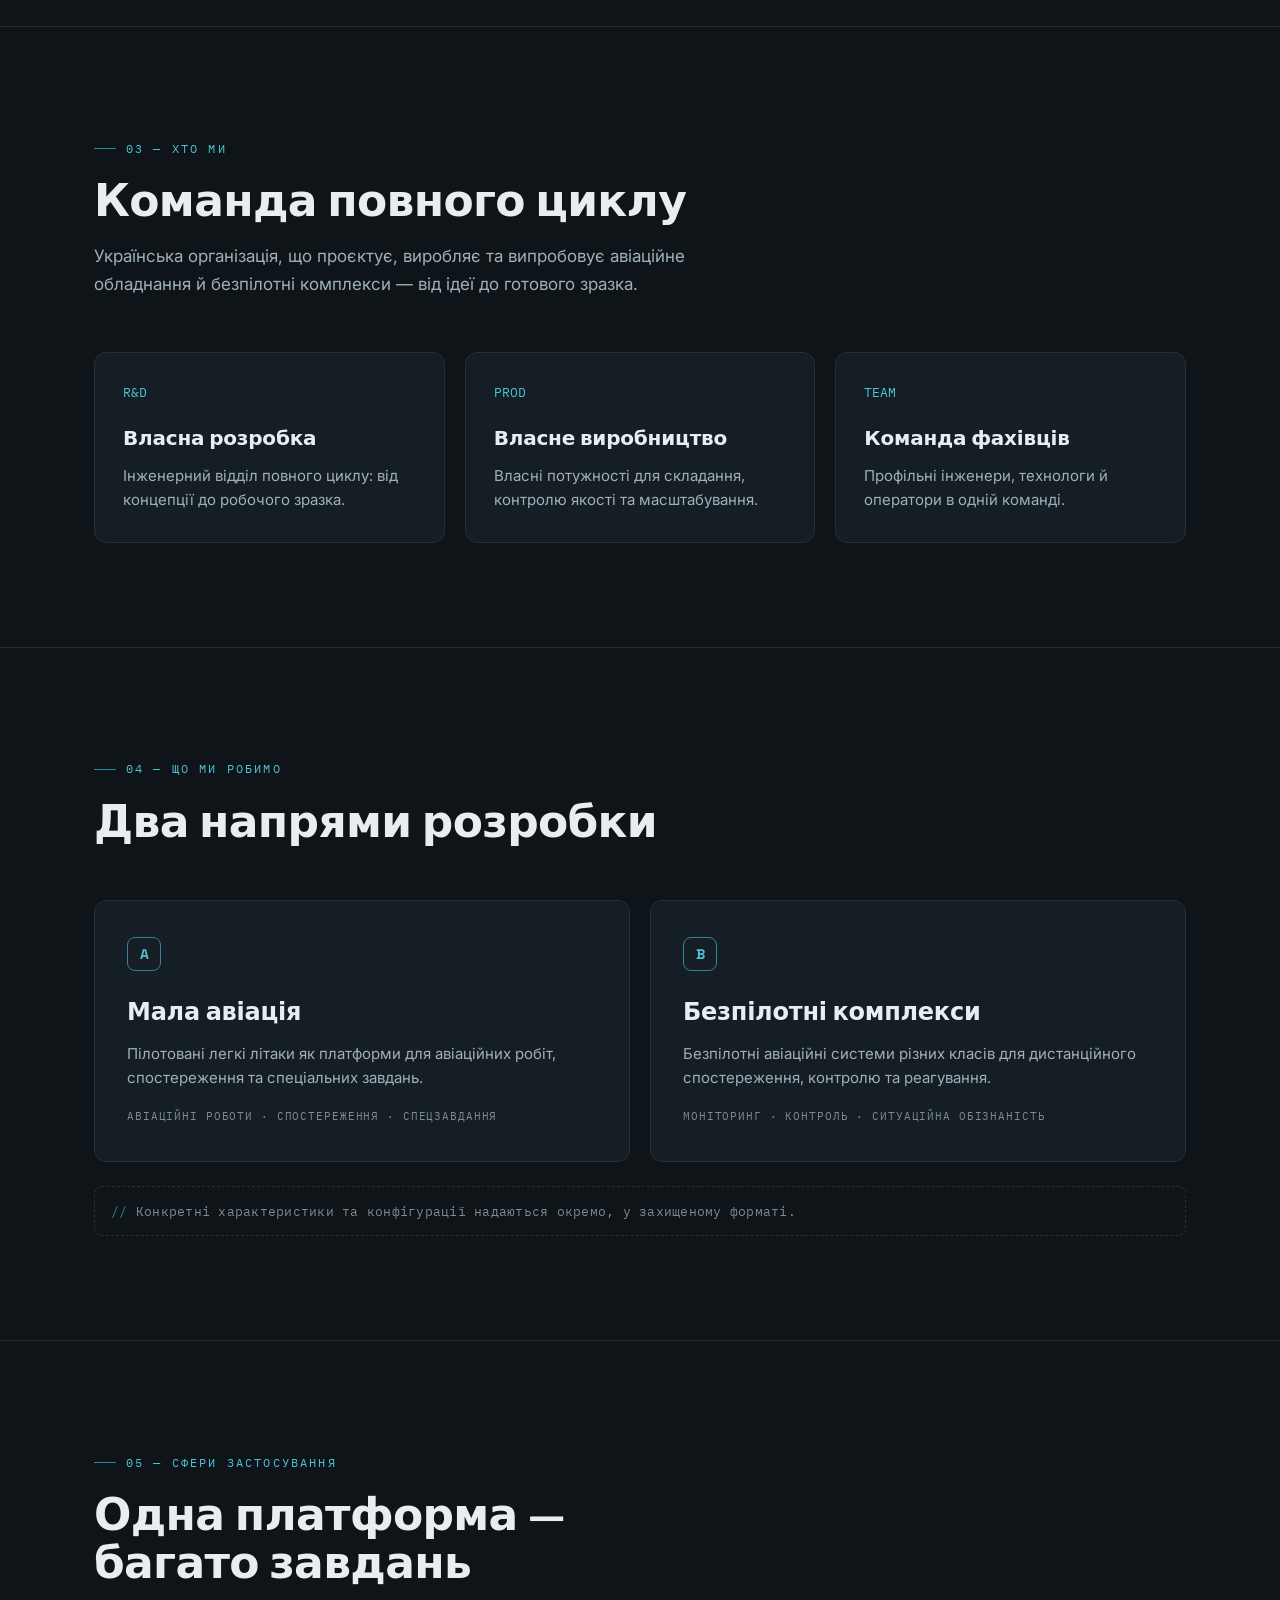
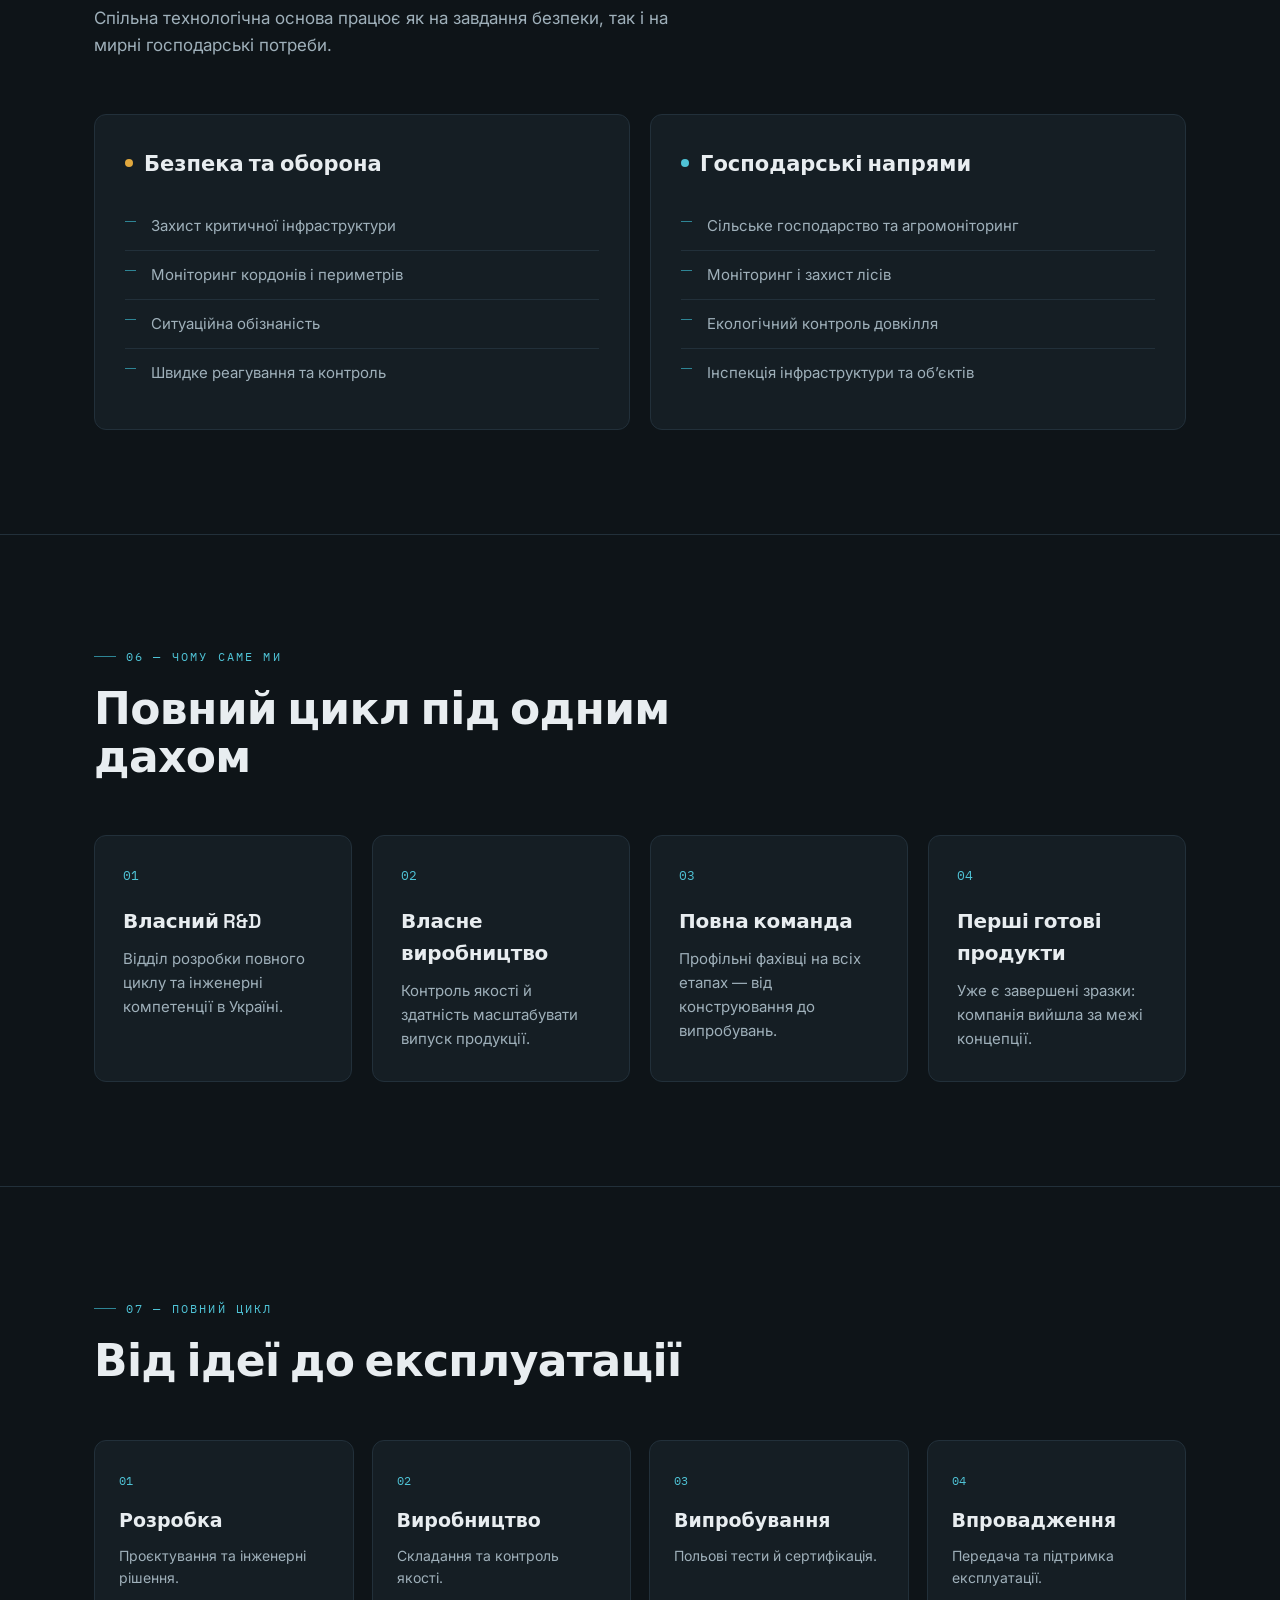
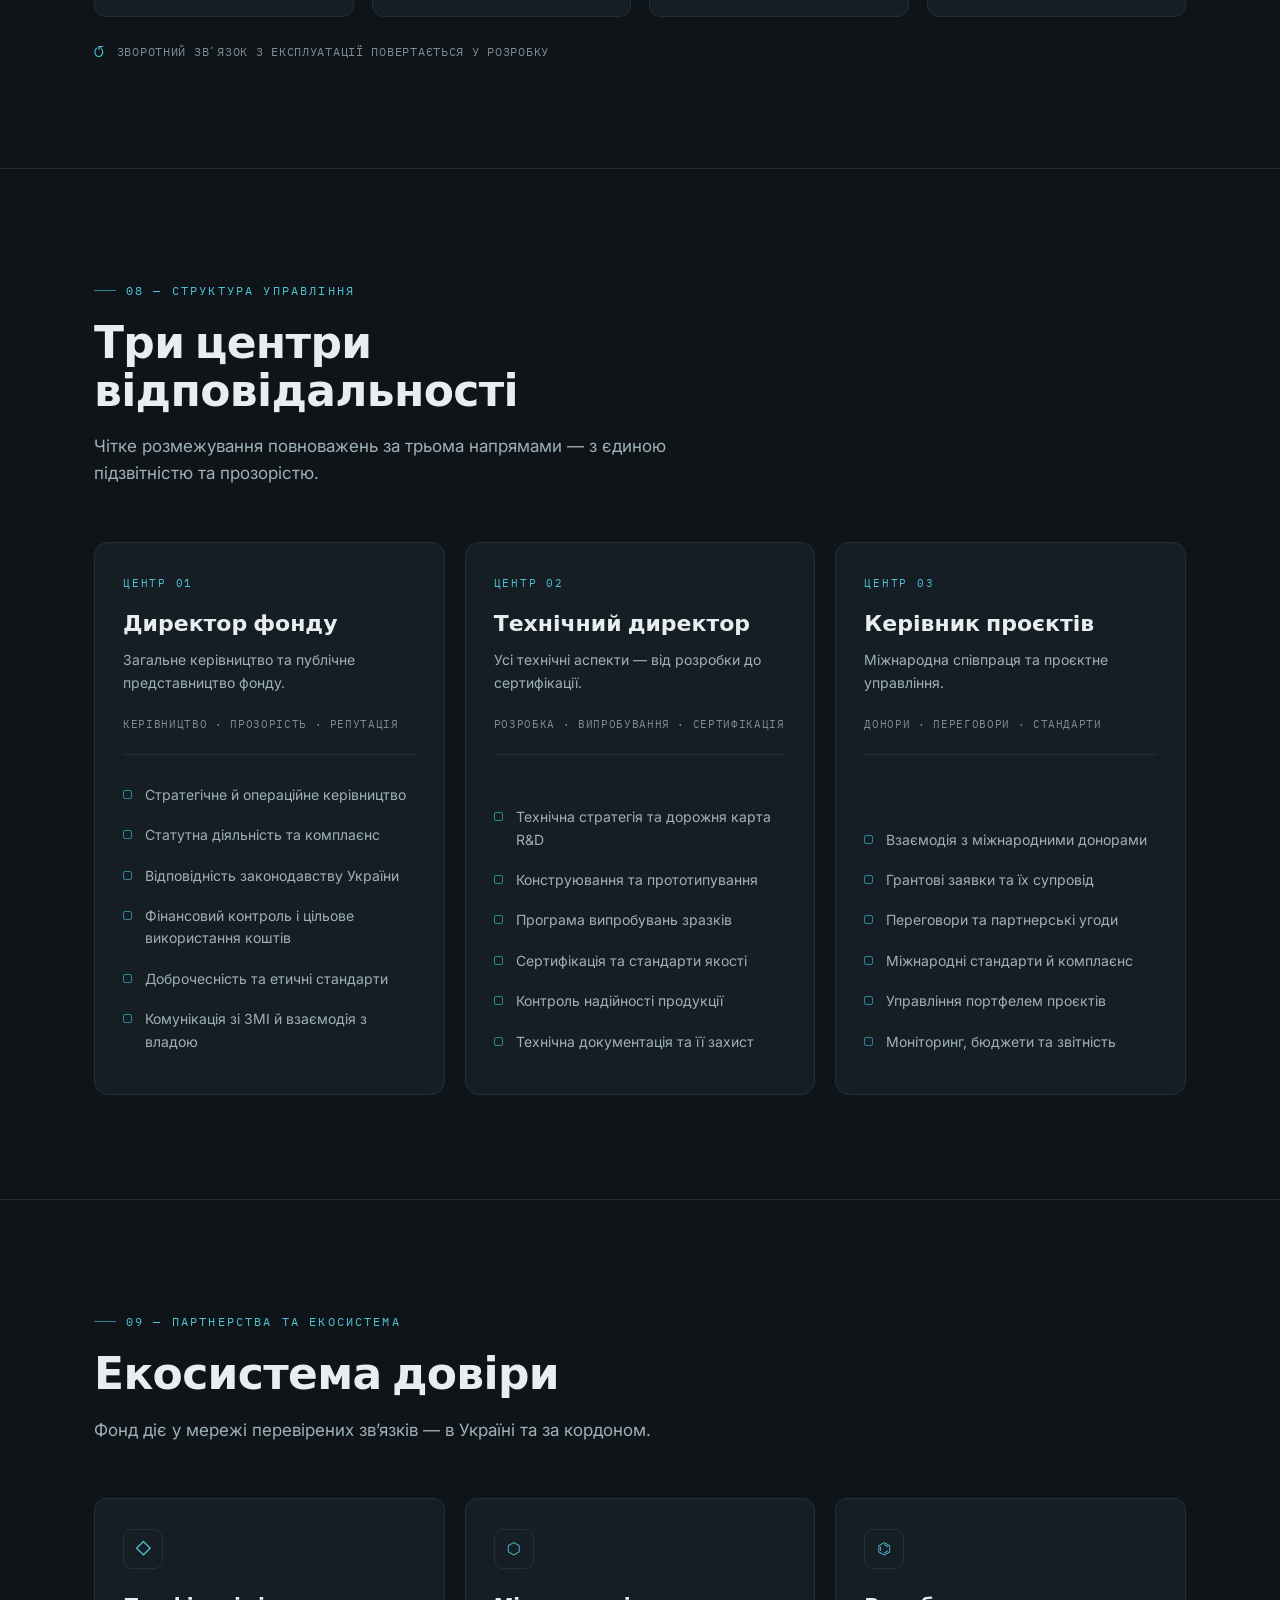
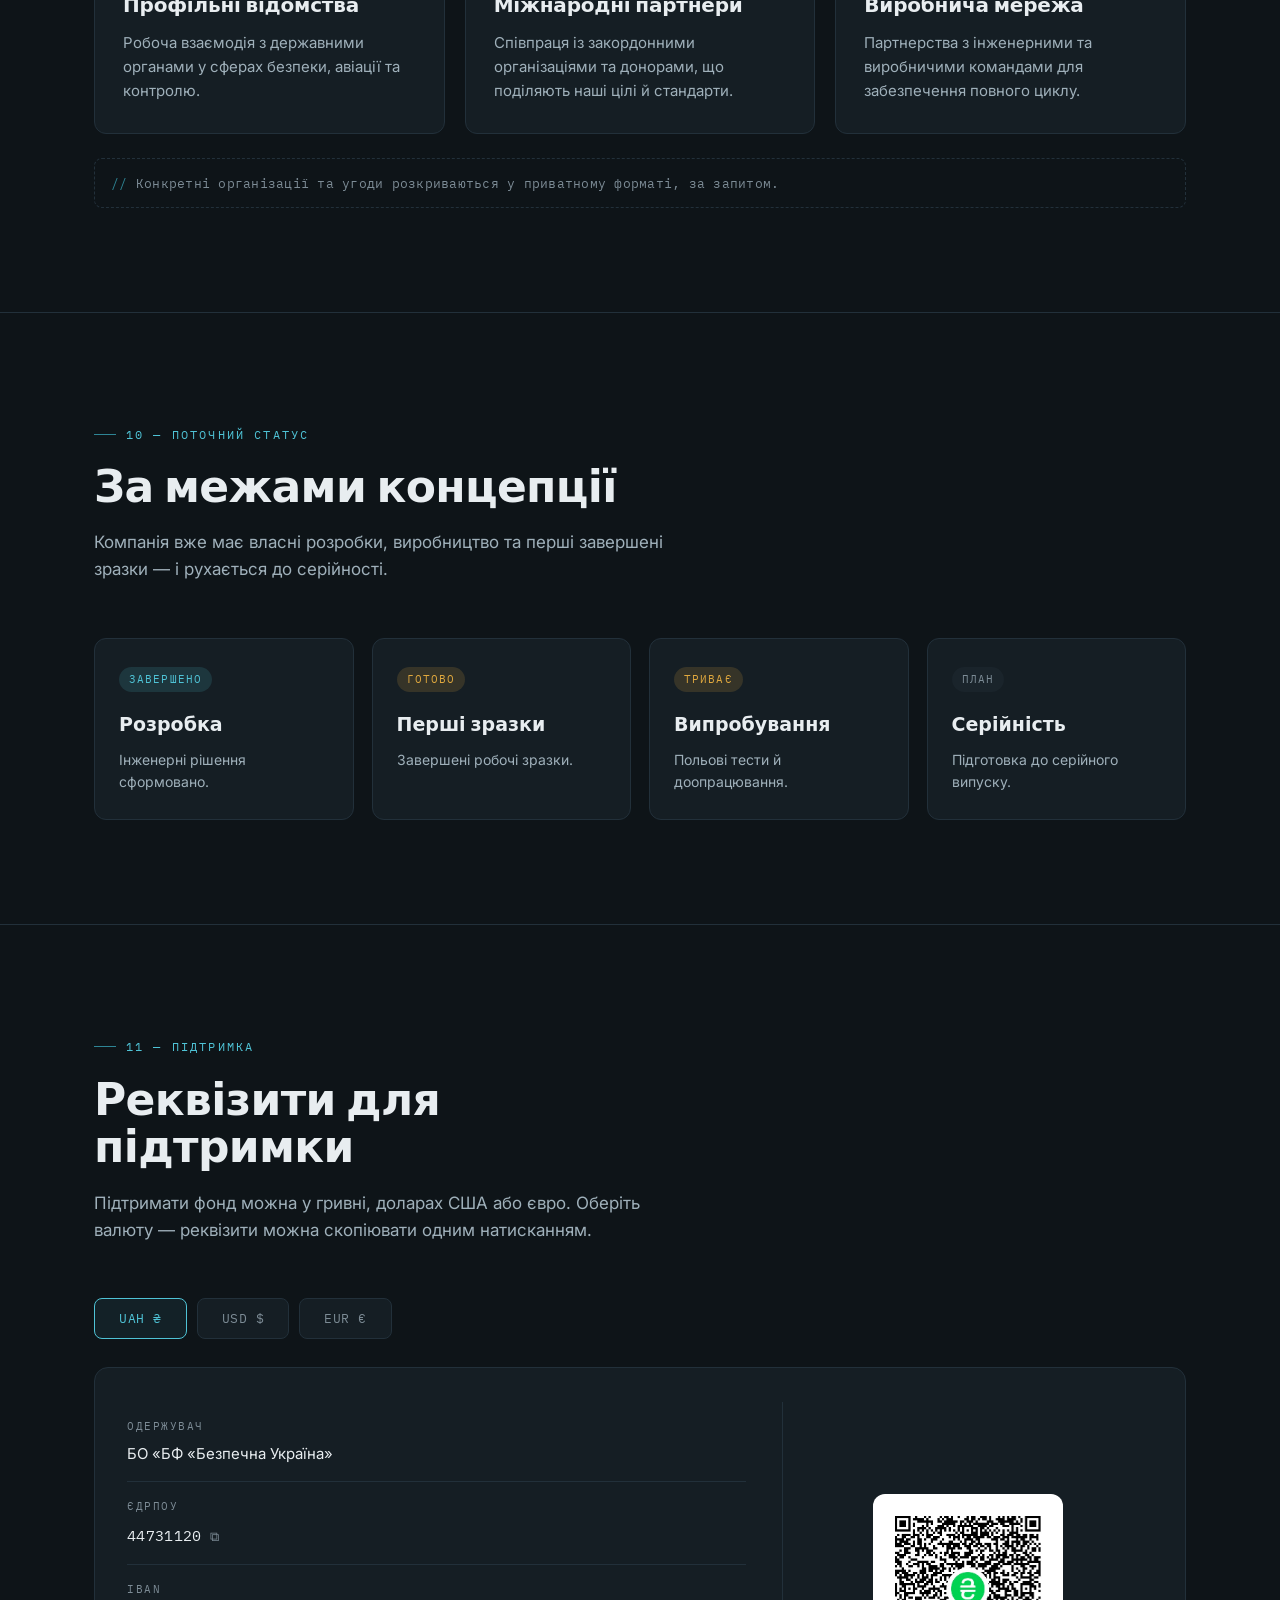
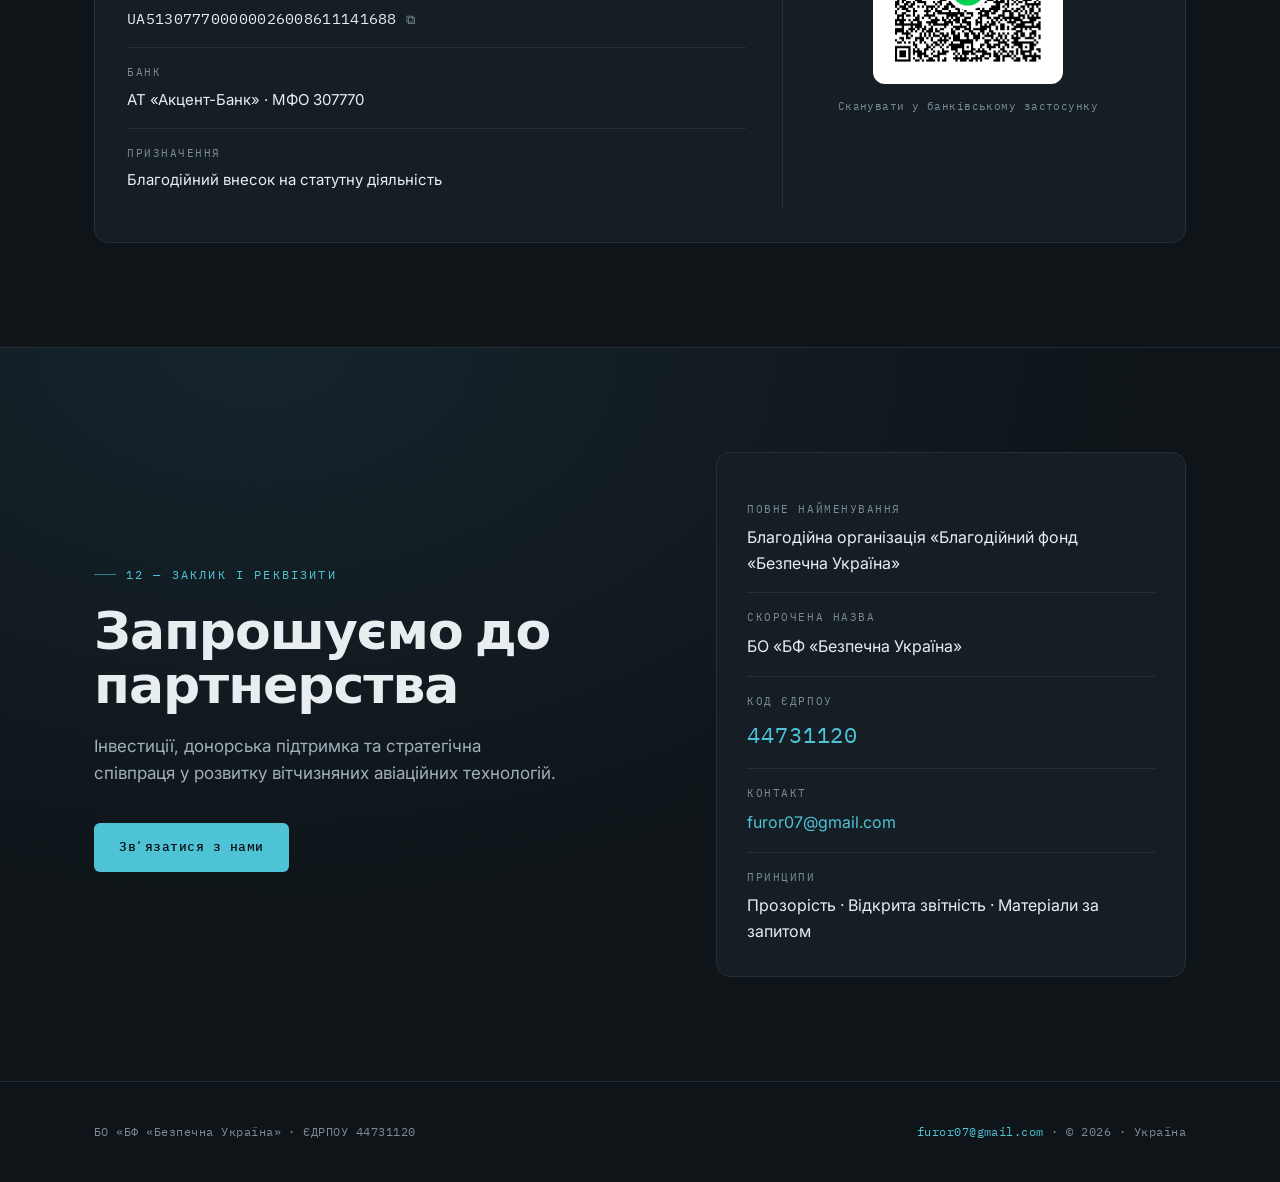
==== commit 3bcb5e5a: "Add files via upload" ====
--- a/index.html
+++ b/index.html
@@ -25,7 +25,7 @@
       <a href="#support">Підтримати</a>
       <a href="#contact">Контакт</a>
     </nav>
-    <span class="lang" title="Англійська версія — згодом"><b>UA</b> / EN</span>
+    <span class="lang"><b>UA</b> / <a href="index-en.html">EN</a></span>
     <button class="nav-toggle" id="navToggle" aria-label="Меню" aria-expanded="false">
       <span></span><span></span><span></span>
     </button>
